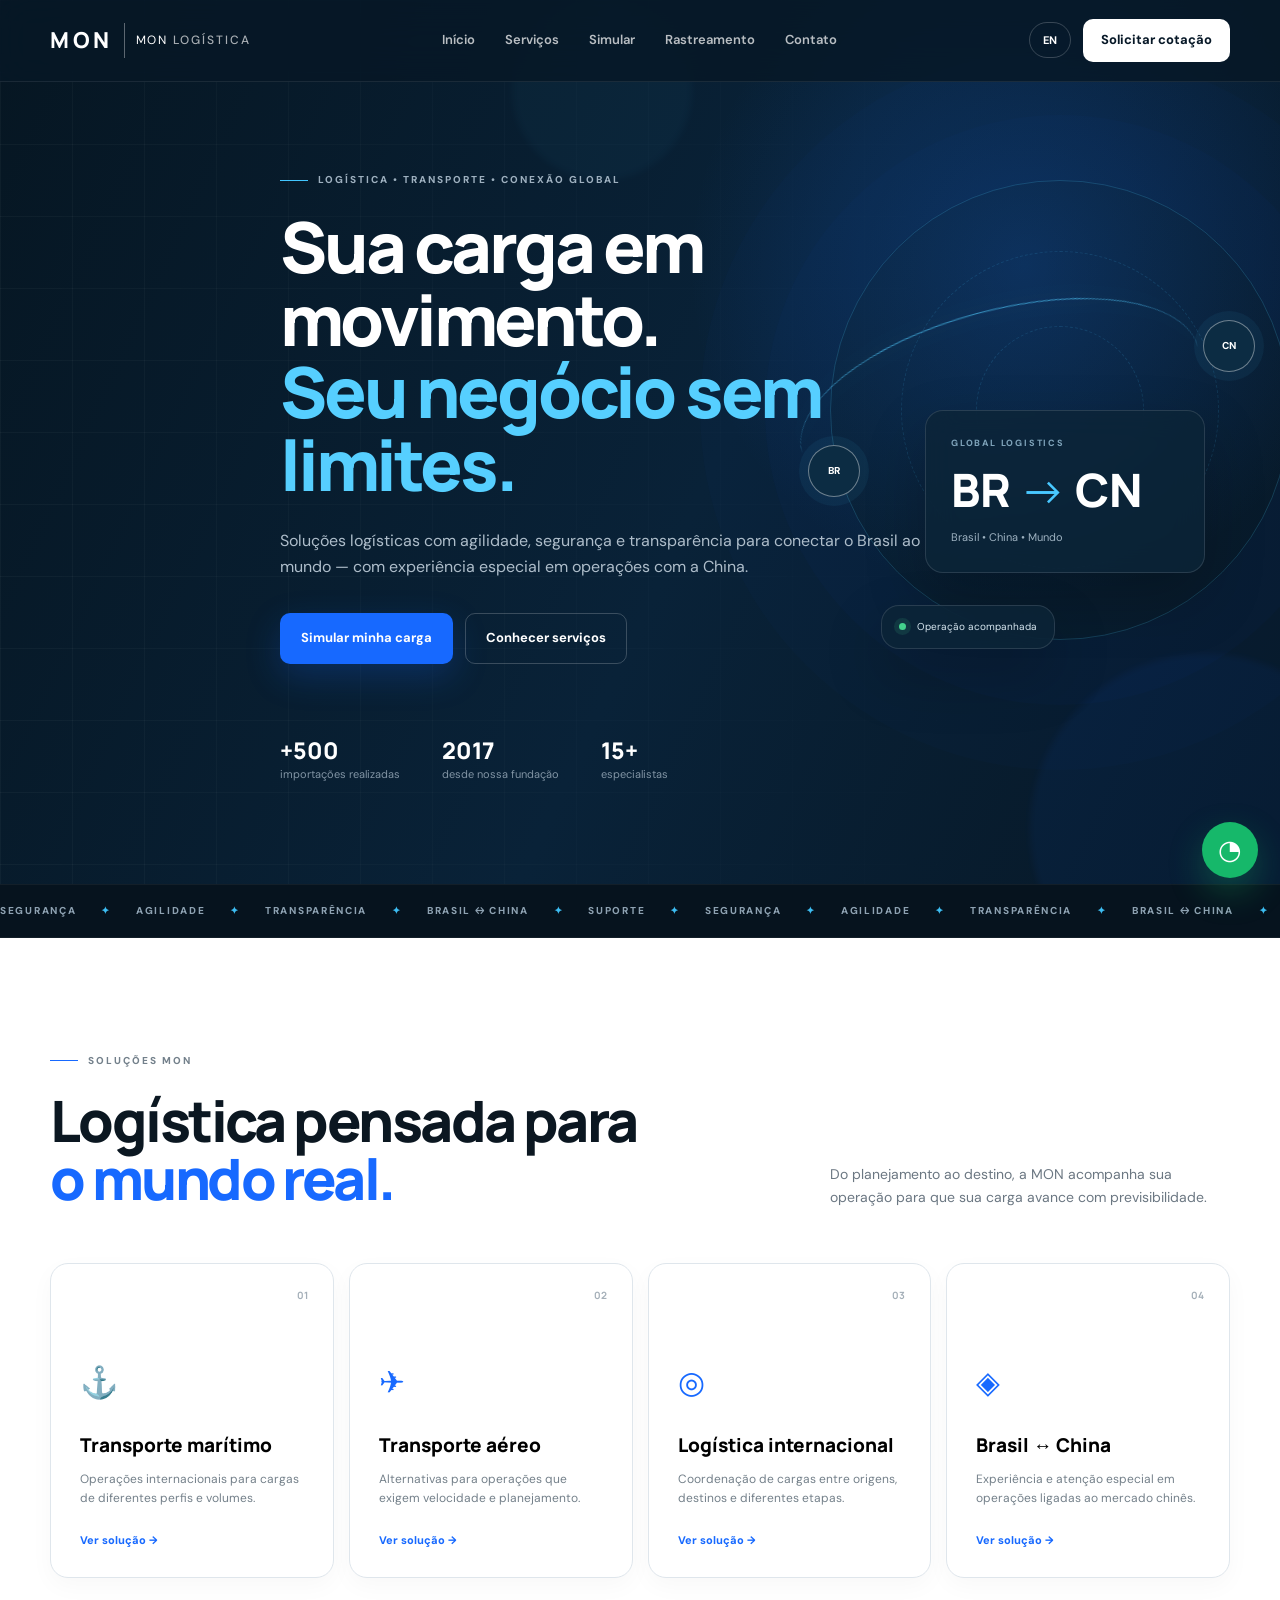
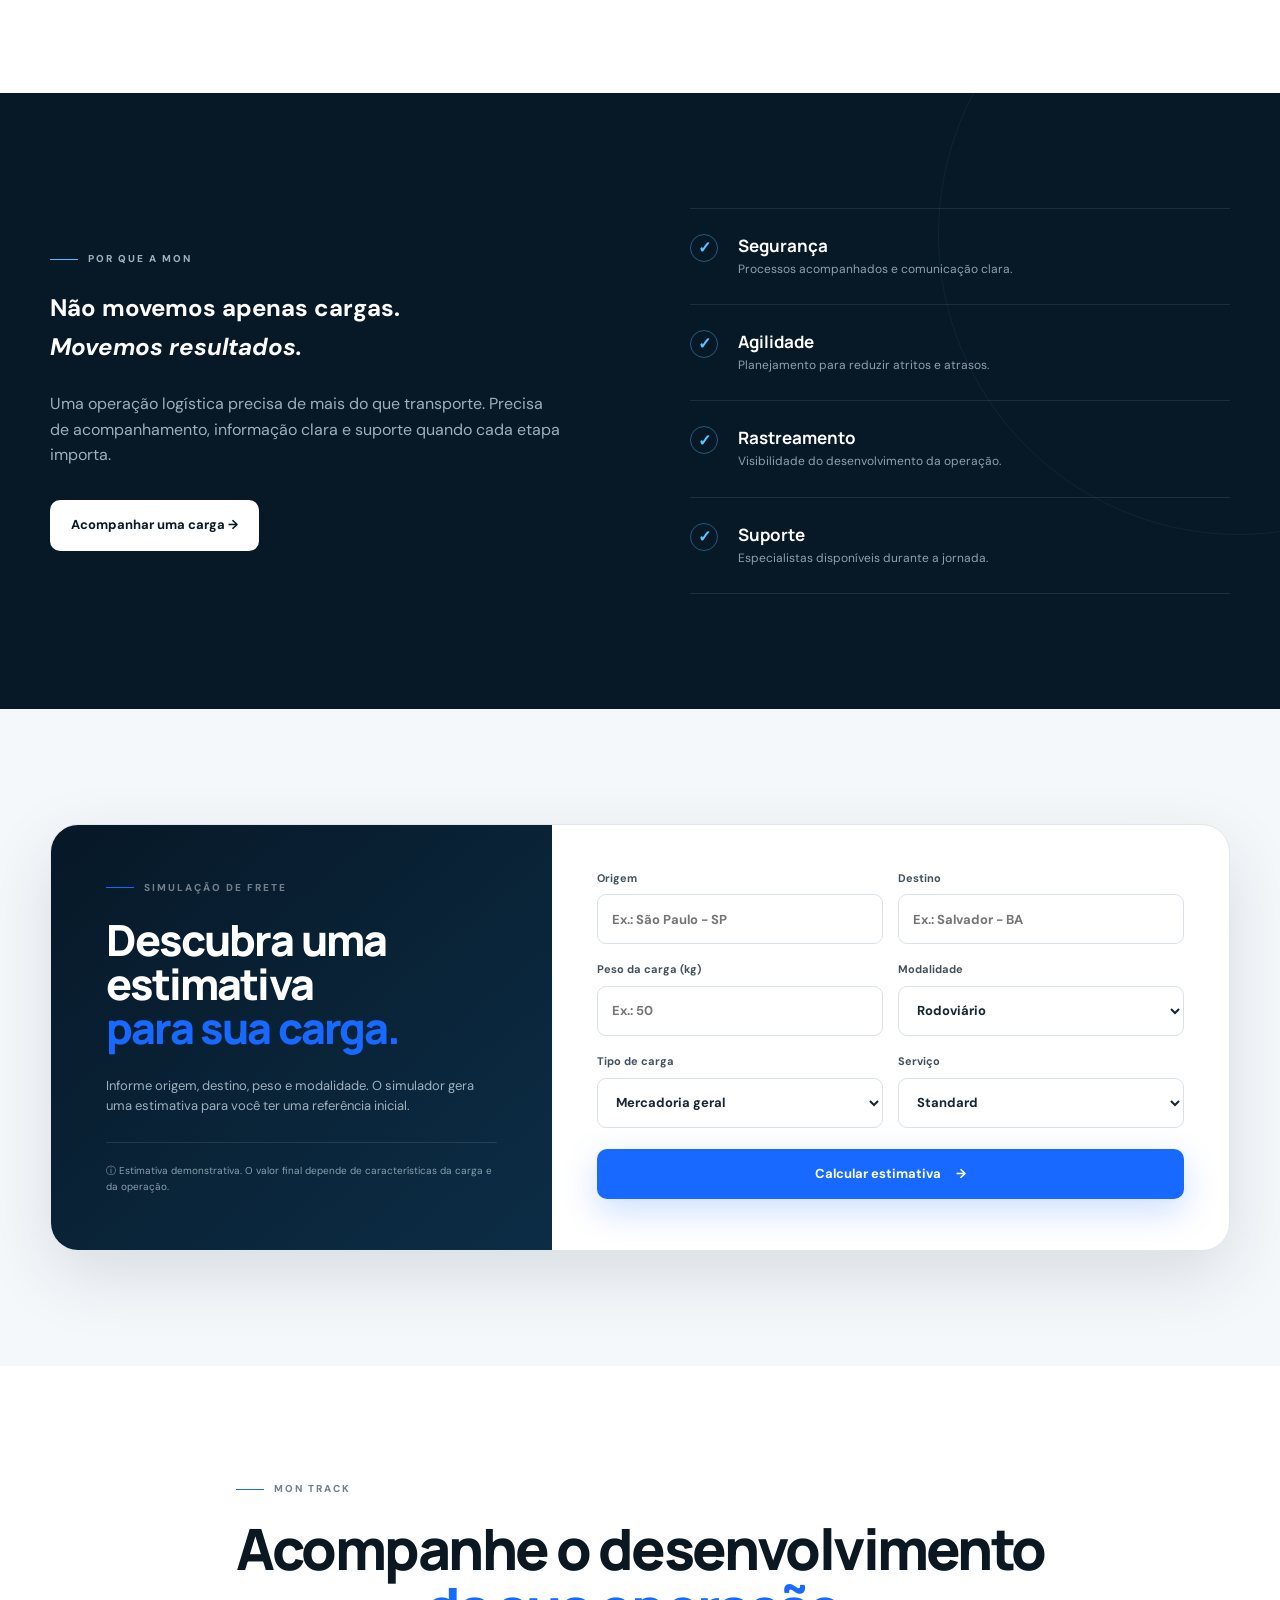
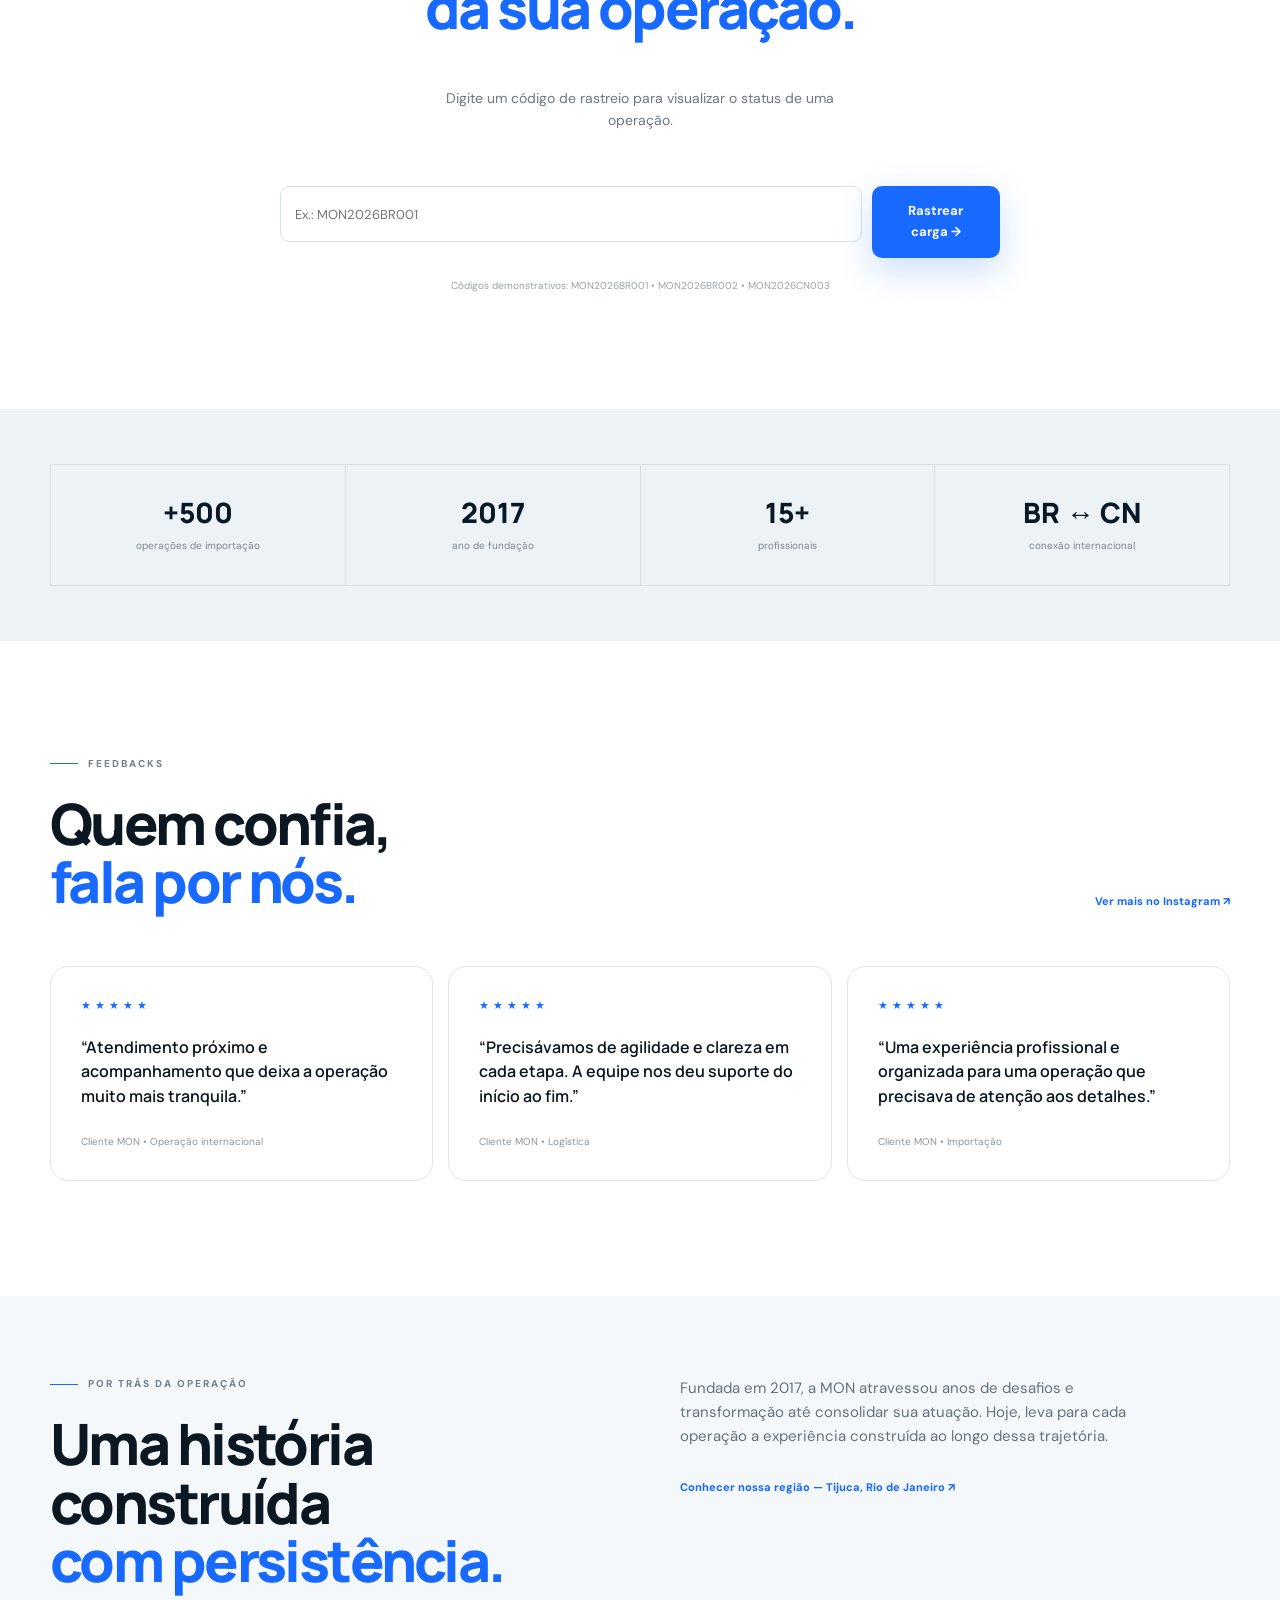
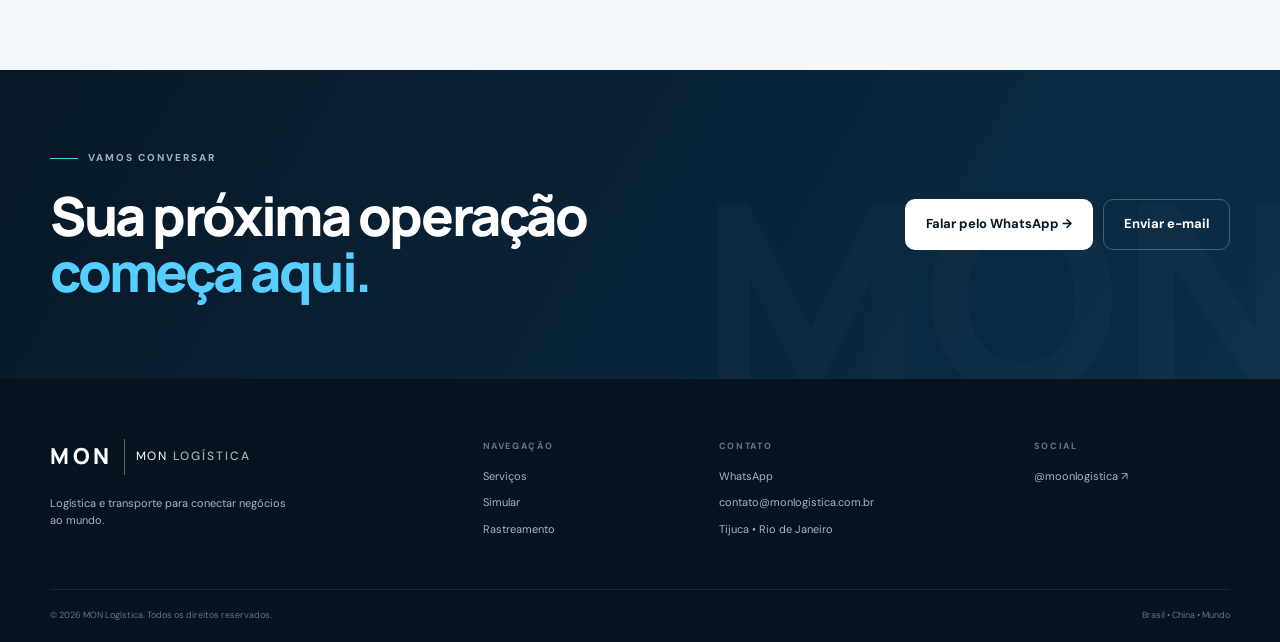
==== index.html @ cd63bb17 "Criar site para logistica" ====
<!DOCTYPE html>
<html lang="pt-BR">
<head>
  <meta charset="UTF-8">
  <meta name="viewport" content="width=device-width, initial-scale=1.0">
  <meta name="theme-color" content="#071827">
  <meta name="description" content="MON Logística — soluções de logística e transporte nacional e internacional, com destaque para operações Brasil–China.">
  <title>MON Logística | Brasil conectado ao mundo</title>
  <link rel="stylesheet" href="style.css">
</head>
<body>
  <div id="top"></div>

  <header class="header" id="header">
    <a class="brand" href="#top" aria-label="MON Logística - início">
      <span class="brand-mark">MON</span>
      <span class="brand-name">MON <b>LOGÍSTICA</b></span>
    </a>

    <nav class="nav" id="mainNav">
      <a href="#inicio" data-i18n="navHome">Início</a>
      <a href="#servicos" data-i18n="navServices">Serviços</a>
      <a href="#simulador" data-i18n="navQuote">Simular</a>
      <a href="#rastreamento" data-i18n="navTrack">Rastreamento</a>
      <a href="#contato" data-i18n="navContact">Contato</a>
    </nav>

    <div class="header-actions">
      <button class="lang-btn" id="langToggle" aria-label="Trocar idioma">EN</button>
      <a class="header-cta" href="#simulador" data-i18n="quoteBtn">Solicitar cotação</a>
      <button class="menu-btn" id="menuBtn" aria-label="Abrir menu"><span></span><span></span><span></span></button>
    </div>
  </header>

  <main>
    <section class="hero" id="inicio">
      <div class="hero-grid"></div>
      <div class="hero-orb orb-one"></div>
      <div class="hero-orb orb-two"></div>
      <div class="container hero-content reveal">
        <div class="eyebrow"><span></span><span data-i18n="eyebrow">LOGÍSTICA • TRANSPORTE • CONEXÃO GLOBAL</span></div>
        <h1 data-i18n="heroTitle">Sua carga em movimento.<br><em>Seu negócio sem limites.</em></h1>
        <p data-i18n="heroText">Soluções logísticas com agilidade, segurança e transparência para conectar o Brasil ao mundo — com experiência especial em operações com a China.</p>
        <div class="hero-actions">
          <a class="btn btn-primary" href="#simulador" data-i18n="heroPrimary">Simular minha carga <span>→</span></a>
          <a class="btn btn-ghost" href="#servicos" data-i18n="heroSecondary">Conhecer serviços</a>
        </div>
        <div class="hero-trust">
          <div><strong>+500</strong><span data-i18n="stat1">importações realizadas</span></div>
          <div><strong>2017</strong><span data-i18n="stat2">desde nossa fundação</span></div>
          <div><strong>15+</strong><span data-i18n="stat3">especialistas</span></div>
        </div>
      </div>
      <div class="hero-visual" aria-hidden="true">
        <div class="world-ring"></div>
        <div class="route-line"></div>
        <div class="route-dot dot-br">BR</div>
        <div class="route-dot dot-cn">CN</div>
        <div class="visual-card card-main">
          <div class="mini-label">GLOBAL LOGISTICS</div>
          <div class="visual-title">BR <span>→</span> CN</div>
          <div class="visual-sub">Brasil • China • Mundo</div>
        </div>
        <div class="visual-card card-float">
          <span class="pulse"></span> <span data-i18n="live">Operação acompanhada</span>
        </div>
      </div>
    </section>

    <section class="ticker">
      <div class="ticker-track">
        <span>SEGURANÇA</span><i>✦</i><span>AGILIDADE</span><i>✦</i><span>TRANSPARÊNCIA</span><i>✦</i><span>BRASIL ↔ CHINA</span><i>✦</i><span>SUPORTE</span><i>✦</i>
        <span>SEGURANÇA</span><i>✦</i><span>AGILIDADE</span><i>✦</i><span>TRANSPARÊNCIA</span><i>✦</i><span>BRASIL ↔ CHINA</span><i>✦</i><span>SUPORTE</span><i>✦</i>
      </div>
    </section>

    <section class="section services-section" id="servicos">
      <div class="container">
        <div class="section-head reveal">
          <div>
            <div class="eyebrow dark"><span></span><span data-i18n="servicesEyebrow">SOLUÇÕES MON</span></div>
            <h2 data-i18n="servicesTitle">Logística pensada para<br><em>o mundo real.</em></h2>
          </div>
          <p data-i18n="servicesText">Do planejamento ao destino, a MON acompanha sua operação para que sua carga avance com previsibilidade.</p>
        </div>

        <div class="service-grid">
          <button class="service-card reveal" data-service="maritimo">
            <div class="service-number">01</div><div class="service-icon">⚓</div>
            <h3 data-i18n="service1">Transporte marítimo</h3>
            <p data-i18n="service1p">Operações internacionais para cargas de diferentes perfis e volumes.</p><span class="card-link" data-i18n="learn">Ver solução →</span>
          </button>
          <button class="service-card reveal" data-service="aereo">
            <div class="service-number">02</div><div class="service-icon">✈</div>
            <h3 data-i18n="service2">Transporte aéreo</h3>
            <p data-i18n="service2p">Alternativas para operações que exigem velocidade e planejamento.</p><span class="card-link" data-i18n="learn">Ver solução →</span>
          </button>
          <button class="service-card reveal" data-service="internacional">
            <div class="service-number">03</div><div class="service-icon">◎</div>
            <h3 data-i18n="service3">Logística internacional</h3>
            <p data-i18n="service3p">Coordenação de cargas entre origens, destinos e diferentes etapas.</p><span class="card-link" data-i18n="learn">Ver solução →</span>
          </button>
          <button class="service-card reveal" data-service="china">
            <div class="service-number">04</div><div class="service-icon">◈</div>
            <h3 data-i18n="service4">Brasil ↔ China</h3>
            <p data-i18n="service4p">Experiência e atenção especial em operações ligadas ao mercado chinês.</p><span class="card-link" data-i18n="learn">Ver solução →</span>
          </button>
        </div>
      </div>
    </section>

    <section class="feature-band">
      <div class="container feature-grid">
        <div class="feature-copy reveal">
          <div class="eyebrow"><span></span><span data-i18n="whyEyebrow">POR QUE A MON</span></div>
          <h2 data-i18n="whyTitle">Não movemos apenas cargas.<br><em>Movemos resultados.</em></h2>
          <p data-i18n="whyText">Uma operação logística precisa de mais do que transporte. Precisa de acompanhamento, informação clara e suporte quando cada etapa importa.</p>
          <a class="btn btn-light" href="#rastreamento" data-i18n="trackNow">Acompanhar uma carga →</a>
        </div>
        <div class="feature-list reveal">
          <div class="feature-item"><span class="check">✓</span><div><h3 data-i18n="f1">Segurança</h3><p data-i18n="f1p">Processos acompanhados e comunicação clara.</p></div></div>
          <div class="feature-item"><span class="check">✓</span><div><h3 data-i18n="f2">Agilidade</h3><p data-i18n="f2p">Planejamento para reduzir atritos e atrasos.</p></div></div>
          <div class="feature-item"><span class="check">✓</span><div><h3 data-i18n="f3">Rastreamento</h3><p data-i18n="f3p">Visibilidade do desenvolvimento da operação.</p></div></div>
          <div class="feature-item"><span class="check">✓</span><div><h3 data-i18n="f4">Suporte</h3><p data-i18n="f4p">Especialistas disponíveis durante a jornada.</p></div></div>
        </div>
      </div>
    </section>

    <section class="section simulator-section" id="simulador">
      <div class="container">
        <div class="simulator-wrap reveal">
          <div class="simulator-intro">
            <div class="eyebrow dark"><span></span><span data-i18n="simEyebrow">SIMULAÇÃO DE FRETE</span></div>
            <h2 data-i18n="simTitle">Descubra uma estimativa<br><em>para sua carga.</em></h2>
            <p data-i18n="simText">Informe origem, destino, peso e modalidade. O simulador gera uma estimativa para você ter uma referência inicial.</p>
            <div class="sim-note">ⓘ <span data-i18n="simNote">Estimativa demonstrativa. O valor final depende de características da carga e da operação.</span></div>
          </div>
          <form class="quote-form" id="quoteForm">
            <div class="field-row">
              <label><span data-i18n="from">Origem</span><input id="origin" required placeholder="Ex.: São Paulo - SP"></label>
              <label><span data-i18n="to">Destino</span><input id="destination" required placeholder="Ex.: Salvador - BA"></label>
            </div>
            <div class="field-row">
              <label><span data-i18n="weight">Peso da carga (kg)</span><input id="weight" type="number" min="0.1" step="0.1" required placeholder="Ex.: 50"></label>
              <label><span data-i18n="mode">Modalidade</span>
                <select id="mode">
                  <option value="rodoviario" data-i18n="road">Rodoviário</option>
                  <option value="aereo" data-i18n="air">Aéreo</option>
                  <option value="maritimo" data-i18n="sea">Marítimo</option>
                  <option value="internacional" data-i18n="international">Internacional</option>
                </select>
              </label>
            </div>
            <div class="field-row">
              <label><span data-i18n="cargo">Tipo de carga</span>
                <select id="cargo">
                  <option>Mercadoria geral</option><option>Eletrônicos</option><option>Peças e componentes</option><option>Outros</option>
                </select>
              </label>
              <label><span data-i18n="service">Serviço</span>
                <select id="serviceLevel">
                  <option value="standard">Standard</option><option value="express">Express</option><option value="premium">Premium</option>
                </select>
              </label>
            </div>
            <button class="btn btn-primary full" type="submit"><span data-i18n="calculate">Calcular estimativa</span> <span>→</span></button>
            <div class="quote-result" id="quoteResult" aria-live="polite">
              <div><span data-i18n="estimated">Estimativa aproximada</span><strong id="quotePrice">R$ 0,00</strong></div>
              <div class="quote-meta"><span id="quoteRoute">—</span><span id="quoteTime">—</span></div>
              <a id="quoteWhatsapp" class="btn btn-outline" target="_blank" rel="noopener" href="#" data-i18n="sendQuote">Enviar esta simulação pelo WhatsApp</a>
            </div>
          </form>
        </div>
      </div>
    </section>

    <section class="section tracking-section" id="rastreamento">
      <div class="container">
        <div class="section-head centered reveal">
          <div>
            <div class="eyebrow dark"><span></span><span data-i18n="trackEyebrow">MON TRACK</span></div>
            <h2 data-i18n="trackTitle">Acompanhe o desenvolvimento<br><em>da sua operação.</em></h2>
          </div>
          <p data-i18n="trackText">Digite um código de rastreio para visualizar o status de uma operação.</p>
        </div>
        <form class="tracking-search reveal" id="trackingForm">
          <input id="trackingCode" placeholder="Ex.: MON2026BR001" aria-label="Código de rastreamento">
          <button class="btn btn-primary" type="submit" data-i18n="trackButton">Rastrear carga →</button>
        </form>
        <div class="tracking-result" id="trackingResult">
          <div class="tracking-top"><div><span class="mini-label">MON TRACK</span><h3 id="trackTitleResult">Operação MON2026BR001</h3></div><span class="status-badge" id="trackStatus">Em trânsito</span></div>
          <div class="timeline" id="timeline"></div>
        </div>
        <p class="demo-codes" data-i18n="demoCodes">Códigos demonstrativos: MON2026BR001 • MON2026BR002 • MON2026CN003</p>
      </div>
    </section>

    <section class="section numbers-section">
      <div class="container numbers-grid reveal">
        <div><strong>+500</strong><span data-i18n="n1">operações de importação</span></div>
        <div><strong>2017</strong><span data-i18n="n2">ano de fundação</span></div>
        <div><strong>15+</strong><span data-i18n="n3">profissionais</span></div>
        <div><strong>BR ↔ CN</strong><span data-i18n="n4">conexão internacional</span></div>
      </div>
    </section>

    <section class="section testimonials-section">
      <div class="container">
        <div class="section-head reveal">
          <div>
            <div class="eyebrow dark"><span></span><span data-i18n="feedbackEyebrow">FEEDBACKS</span></div>
            <h2 data-i18n="feedbackTitle">Quem confia,<br><em>fala por nós.</em></h2>
          </div>
          <a class="text-link" href="https://www.instagram.com/moonlogistica/" target="_blank" rel="noopener" data-i18n="instagram">Ver mais no Instagram ↗</a>
        </div>
        <div class="testimonial-grid">
          <article class="testimonial reveal"><div class="stars">★★★★★</div><p>“Atendimento próximo e acompanhamento que deixa a operação muito mais tranquila.”</p><span>Cliente MON • Operação internacional</span></article>
          <article class="testimonial reveal"><div class="stars">★★★★★</div><p>“Precisávamos de agilidade e clareza em cada etapa. A equipe nos deu suporte do início ao fim.”</p><span>Cliente MON • Logística</span></article>
          <article class="testimonial reveal"><div class="stars">★★★★★</div><p>“Uma experiência profissional e organizada para uma operação que precisava de atenção aos detalhes.”</p><span>Cliente MON • Importação</span></article>
        </div>
      </div>
    </section>

    <section class="section story-section">
      <div class="container story-grid reveal">
        <div>
          <div class="eyebrow dark"><span></span><span data-i18n="storyEyebrow">POR TRÁS DA OPERAÇÃO</span></div>
          <h2 data-i18n="storyTitle">Uma história construída<br><em>com persistência.</em></h2>
        </div>
        <div>
          <p data-i18n="storyText">Fundada em 2017, a MON atravessou anos de desafios e transformação até consolidar sua atuação. Hoje, leva para cada operação a experiência construída ao longo dessa trajetória.</p>
          <a class="text-link" href="https://www.google.com/maps/search/?api=1&query=Tijuca%2C%20Rio%20de%20Janeiro%2C%20RJ" target="_blank" rel="noopener" data-i18n="map">Conhecer nossa região — Tijuca, Rio de Janeiro ↗</a>
        </div>
      </div>
    </section>

    <section class="contact-cta" id="contato">
      <div class="container contact-inner reveal">
        <div>
          <div class="eyebrow"><span></span><span data-i18n="contactEyebrow">VAMOS CONVERSAR</span></div>
          <h2 data-i18n="contactTitle">Sua próxima operação<br><em>começa aqui.</em></h2>
        </div>
        <div class="contact-actions">
          <a class="btn btn-light" id="whatsappLink" target="_blank" rel="noopener" href="https://wa.me/5521999999999" data-i18n="whatsapp">Falar pelo WhatsApp →</a>
          <a class="btn btn-outline-light" href="mailto:contato@monlogistica.com.br" data-i18n="email">Enviar e-mail</a>
        </div>
      </div>
    </section>
  </main>

  <footer class="footer">
    <div class="container footer-grid">
      <div><a class="brand footer-brand" href="#top"><span class="brand-mark">MON</span><span class="brand-name">MON <b>LOGÍSTICA</b></span></a><p data-i18n="footerText">Logística e transporte para conectar negócios ao mundo.</p></div>
      <div><span class="footer-label" data-i18n="footerNav">NAVEGAÇÃO</span><a href="#servicos" data-i18n="navServices">Serviços</a><a href="#simulador" data-i18n="navQuote">Simular</a><a href="#rastreamento" data-i18n="navTrack">Rastreamento</a></div>
      <div><span class="footer-label" data-i18n="footerContact">CONTATO</span><a href="https://wa.me/5521999999999" target="_blank" rel="noopener">WhatsApp</a><a href="mailto:contato@monlogistica.com.br">contato@monlogistica.com.br</a><a href="https://www.google.com/maps/search/?api=1&query=Tijuca%2C%20Rio%20de%20Janeiro%2C%20RJ" target="_blank" rel="noopener">Tijuca • Rio de Janeiro</a></div>
      <div><span class="footer-label">SOCIAL</span><a href="https://www.instagram.com/moonlogistica/" target="_blank" rel="noopener">@moonlogistica ↗</a></div>
    </div>
    <div class="container footer-bottom"><span>© 2026 MON Logística. Todos os direitos reservados.</span><span>Brasil • China • Mundo</span></div>
  </footer>

  <button class="floating-whatsapp" id="floatingWhatsapp" aria-label="WhatsApp">◔</button>
  <button class="back-top" id="backTop" aria-label="Voltar ao topo">↑</button>

  <div class="modal" id="serviceModal" aria-hidden="true">
    <div class="modal-backdrop" data-close></div>
    <div class="modal-card" role="dialog" aria-modal="true">
      <button class="modal-close" data-close aria-label="Fechar">×</button>
      <span class="mini-label" id="modalNumber">01 • SOLUÇÃO MON</span>
      <h2 id="modalTitle">Transporte marítimo</h2>
      <p id="modalText"></p>
      <div class="modal-points" id="modalPoints"></div>
      <a href="#simulador" class="btn btn-primary" data-close data-i18n="modalQuote">Simular esta operação →</a>
    </div>
  </div>

  <div class="toast" id="toast"></div>
  <script src="script.js"></script>
</body>
</html>
---- style.css ----
@import url('https://fonts.googleapis.com/css2?family=DM+Sans:wght@400;500;600;700&family=Manrope:wght@500;600;700;800&display=swap');

:root{--navy:#071827;--navy2:#0b2235;--blue:#1769ff;--cyan:#42c6ff;--ink:#0b1721;--muted:#6b7782;--line:#dfe6ec;--light:#f4f7fa;--white:#fff;--radius:22px;--shadow:0 24px 70px rgba(7,24,39,.12)}
*{box-sizing:border-box;margin:0;padding:0}
html{scroll-behavior:smooth}
body{font-family:"DM Sans",Arial,sans-serif;color:var(--ink);background:var(--white);line-height:1.6;overflow-x:hidden}
button,input,select{font:inherit}button{cursor:pointer}a{text-decoration:none;color:inherit}
.container{width:min(1180px,calc(100% - 40px));margin:auto}
.header{height:82px;position:fixed;z-index:50;top:0;left:0;right:0;display:flex;align-items:center;justify-content:space-between;padding:0 max(20px,calc((100vw - 1180px)/2));background:rgba(7,24,39,.82);backdrop-filter:blur(18px);border-bottom:1px solid rgba(255,255,255,.08);transition:.3s}
.header.scrolled{height:70px;background:rgba(7,24,39,.96)}
.brand{display:flex;align-items:center;gap:11px;color:#fff}
.brand-mark{font-family:Manrope,sans-serif;font-weight:800;font-size:22px;letter-spacing:.16em;border-right:1px solid rgba(255,255,255,.35);padding-right:11px}
.brand-name{font-size:12px;letter-spacing:.16em}.brand-name b{font-weight:500;opacity:.65}
.nav{display:flex;gap:30px;color:rgba(255,255,255,.72);font-size:13px;font-weight:600}
.nav a{transition:.2s}.nav a:hover{color:#fff}
.header-actions{display:flex;align-items:center;gap:12px}.lang-btn{background:transparent;border:1px solid rgba(255,255,255,.2);color:#fff;border-radius:999px;width:42px;height:36px;font-size:11px;font-weight:700}
.header-cta,.btn{display:inline-flex;align-items:center;justify-content:center;gap:15px;border-radius:10px;padding:14px 20px;font-weight:700;font-size:13px;transition:.25s;border:1px solid transparent}
.header-cta{background:#fff;color:var(--navy);padding:10px 17px}.header-cta:hover,.btn-light:hover{transform:translateY(-2px);box-shadow:0 12px 30px rgba(0,0,0,.16)}
.menu-btn{display:none;border:0;background:transparent;width:42px;height:42px}.menu-btn span{display:block;width:23px;height:2px;background:#fff;margin:5px auto;transition:.25s}

.hero{min-height:760px;background:radial-gradient(circle at 80% 30%,rgba(25,103,220,.25),transparent 28%),linear-gradient(115deg,#061622,#092238 55%,#071827);color:#fff;position:relative;overflow:hidden;padding-top:82px;display:flex;align-items:center}
.hero-grid{position:absolute;inset:0;background-image:linear-gradient(rgba(255,255,255,.035) 1px,transparent 1px),linear-gradient(90deg,rgba(255,255,255,.035) 1px,transparent 1px);background-size:72px 72px;mask-image:linear-gradient(to right,black,transparent 85%)}
.hero-content{position:relative;z-index:3;max-width:720px;padding:90px 0 100px}.eyebrow{display:flex;align-items:center;gap:10px;font-size:10px;letter-spacing:.2em;font-weight:800;color:#9eb0bf;margin-bottom:22px}.eyebrow span:first-child{display:inline-block;width:28px;height:1px;background:var(--cyan)}.eyebrow.dark{color:#73808b}.eyebrow.dark span:first-child{background:var(--blue)}
.hero h1,.section h2,.contact-cta h2{font-family:Manrope,sans-serif;font-size:clamp(42px,5.5vw,72px);line-height:1.03;letter-spacing:-.045em;font-weight:800}.hero h1 em,.section h2 em,.contact-cta h2 em{font-style:normal;color:#56cfff}
.hero p{max-width:640px;color:#aebdca;margin:28px 0 34px;font-size:16px}.hero-actions{display:flex;gap:12px;flex-wrap:wrap}.btn-primary{background:var(--blue);color:#fff;box-shadow:0 12px 35px rgba(23,105,255,.22)}.btn-primary:hover{background:#2a79ff;transform:translateY(-2px)}.btn-ghost{color:#fff;border-color:rgba(255,255,255,.2)}.btn-ghost:hover{background:rgba(255,255,255,.07)}
.hero-trust{display:flex;gap:42px;margin-top:70px}.hero-trust div{display:flex;flex-direction:column}.hero-trust strong{font:800 23px Manrope,sans-serif}.hero-trust span{font-size:11px;color:#8194a4}
.hero-visual{position:absolute;z-index:2;right:-20px;top:150px;width:min(48vw,600px);height:570px}.world-ring{position:absolute;width:460px;height:460px;right:10px;top:30px;border:1px solid rgba(72,198,255,.2);border-radius:50%;box-shadow:0 0 0 65px rgba(23,105,255,.025),0 0 0 130px rgba(23,105,255,.018)}.world-ring:before,.world-ring:after{content:"";position:absolute;inset:70px;border:1px dashed rgba(72,198,255,.14);border-radius:50%}.world-ring:after{inset:145px}.route-line{position:absolute;width:410px;height:180px;right:95px;top:160px;border-top:1px solid rgba(83,206,255,.65);border-radius:50%;transform:rotate(-15deg);filter:drop-shadow(0 0 8px rgba(66,198,255,.35))}
.route-dot{position:absolute;border:1px solid rgba(255,255,255,.4);background:#0c2c43;border-radius:50%;width:52px;height:52px;display:grid;place-items:center;font-size:10px;font-weight:800;box-shadow:0 0 0 9px rgba(66,198,255,.06)}.dot-br{right:440px;top:295px}.dot-cn{right:45px;top:170px}
.visual-card{position:absolute;background:rgba(12,37,56,.8);border:1px solid rgba(255,255,255,.12);box-shadow:0 25px 60px rgba(0,0,0,.22);backdrop-filter:blur(15px);border-radius:18px}.card-main{right:95px;top:260px;width:280px;padding:25px}.mini-label{font-size:9px;letter-spacing:.2em;color:#7fa3ba;font-weight:800}.visual-title{font:800 46px Manrope,sans-serif;margin:8px 0}.visual-title span{font-weight:400;color:#49c8ff}.visual-sub{font-size:11px;color:#9eb2c1}.card-float{right:245px;top:455px;padding:13px 17px;font-size:10px;color:#d9e8f1}.pulse{display:inline-block;width:7px;height:7px;border-radius:50%;background:#43d18c;box-shadow:0 0 0 5px rgba(67,209,140,.12);margin-right:8px}
.hero-orb{position:absolute;border-radius:50%;filter:blur(3px);opacity:.4}.orb-one{width:350px;height:350px;background:rgba(22,105,255,.15);right:-100px;bottom:-120px}.orb-two{width:180px;height:180px;background:rgba(66,198,255,.09);left:40%;top:0}
.ticker{height:54px;background:#06131e;color:#8ea2b2;overflow:hidden;display:flex;align-items:center;border-top:1px solid rgba(255,255,255,.05);border-bottom:1px solid rgba(255,255,255,.05)}.ticker-track{display:flex;gap:25px;white-space:nowrap;animation:ticker 24s linear infinite;font-size:10px;font-weight:800;letter-spacing:.17em}.ticker i{font-style:normal;color:#3dbdf2}@keyframes ticker{to{transform:translateX(-50%)}}

.section{padding:115px 0}.services-section{background:#fff}.section-head{display:flex;justify-content:space-between;gap:50px;align-items:end;margin-bottom:55px}.section-head>p{max-width:400px;color:var(--muted);font-size:14px}.section h2{font-size:clamp(38px,4.5vw,57px)}.section h2 em{color:#1769ff}.service-grid{display:grid;grid-template-columns:repeat(4,1fr);gap:15px}.service-card{text-align:left;background:#fff;border:1px solid var(--line);border-radius:18px;padding:29px;min-height:315px;position:relative;transition:.3s;box-shadow:0 8px 25px rgba(7,24,39,.03)}.service-card:hover{transform:translateY(-8px);border-color:#a8c7ee;box-shadow:var(--shadow)}.service-number{position:absolute;top:24px;right:25px;font:700 10px Manrope;color:#a4afb8}.service-icon{font-size:31px;color:#1769ff;margin:25px 0 25px}.service-card h3{font:800 19px Manrope;margin-bottom:12px}.service-card p{font-size:12px;color:#74808a}.card-link{position:absolute;bottom:27px;left:29px;font-size:11px;font-weight:800;color:#1769ff}
.feature-band{background:var(--navy);color:#fff;padding:115px 0;overflow:hidden;position:relative}.feature-band:after{content:"";position:absolute;width:600px;height:600px;border:1px solid rgba(66,198,255,.08);border-radius:50%;right:-260px;top:-160px}.feature-grid{display:grid;grid-template-columns:1fr 1fr;gap:100px;align-items:center}.feature-copy p{max-width:510px;color:#9eafbc;margin:25px 0 32px}.btn-light{background:#fff;color:var(--navy)}.feature-list{display:grid;gap:0}.feature-item{display:flex;gap:20px;padding:25px 0;border-bottom:1px solid rgba(255,255,255,.09)}.feature-item:first-child{border-top:1px solid rgba(255,255,255,.09)}.check{width:28px;height:28px;display:grid;place-items:center;border:1px solid rgba(66,198,255,.4);border-radius:50%;color:#55ccff;font-weight:800;flex:none}.feature-item h3{font:700 17px Manrope}.feature-item p{font-size:12px;color:#8ea1af;margin-top:3px}

.simulator-section{background:#f5f8fb}.simulator-wrap{display:grid;grid-template-columns:.85fr 1.15fr;background:#fff;border:1px solid var(--line);border-radius:28px;overflow:hidden;box-shadow:var(--shadow)}.simulator-intro{background:linear-gradient(140deg,#071827,#0c2d46);color:#fff;padding:55px}.simulator-intro h2{font-size:43px}.simulator-intro p{color:#9db0bf;font-size:13px;margin:25px 0}.sim-note{font-size:10px;color:#86a0b0;border-top:1px solid rgba(255,255,255,.1);padding-top:20px}.quote-form{padding:45px}.field-row{display:grid;grid-template-columns:1fr 1fr;gap:15px;margin-bottom:17px}.quote-form label{display:flex;flex-direction:column;gap:7px;font-size:11px;font-weight:700;color:#42515d}.quote-form input,.quote-form select,.tracking-search input{width:100%;height:50px;border:1px solid #d9e2e8;border-radius:9px;padding:0 14px;outline:0;background:#fff;color:#172532;font-size:13px}.quote-form input:focus,.quote-form select:focus,.tracking-search input:focus{border-color:#5b9cff;box-shadow:0 0 0 3px rgba(23,105,255,.08)}.full{width:100%;margin-top:4px}.quote-result{margin-top:17px;background:#071827;border-radius:13px;color:#fff;padding:19px;display:none}.quote-result.show{display:block;animation:fadeUp .35s}.quote-result>div:first-child{display:flex;justify-content:space-between;align-items:center}.quote-result strong{font:800 24px Manrope;color:#54cbff}.quote-meta{display:flex;gap:20px;color:#94a7b5;font-size:10px;margin:6px 0 16px}.btn-outline{border:1px solid #38536a;color:#fff;width:100%}.btn-outline:hover{background:#17334a}

.tracking-section{background:#fff}.centered{display:flex;flex-direction:column;align-items:center;text-align:center}.centered>p{margin-top:0}.tracking-search{max-width:720px;margin:0 auto;display:flex;gap:10px}.tracking-search input{height:56px}.tracking-result{max-width:900px;margin:30px auto 0;background:#f6f8fa;border:1px solid var(--line);border-radius:18px;padding:28px;display:none}.tracking-result.show{display:block;animation:fadeUp .35s}.tracking-top{display:flex;justify-content:space-between;gap:20px;align-items:center;padding-bottom:24px;border-bottom:1px solid #dde5eb}.tracking-top h3{font:800 22px Manrope;margin-top:6px}.status-badge{background:#e5f8ef;color:#16834d;padding:7px 12px;border-radius:999px;font-size:10px;font-weight:800}.timeline{display:grid;grid-template-columns:repeat(4,1fr);padding-top:28px;position:relative}.timeline:before{content:"";position:absolute;top:44px;left:8%;right:8%;height:1px;background:#cfd9e0}.timeline-step{position:relative;text-align:center;z-index:1}.timeline-dot{width:28px;height:28px;border-radius:50%;margin:0 auto 12px;background:#fff;border:2px solid #b9c6cf;display:grid;place-items:center;font-size:10px;color:#80909c}.timeline-step.done .timeline-dot{background:#1769ff;border-color:#1769ff;color:#fff;box-shadow:0 0 0 6px rgba(23,105,255,.09)}.timeline-step.current .timeline-dot{border-color:#42c6ff;box-shadow:0 0 0 6px rgba(66,198,255,.1)}.timeline-step strong{display:block;font-size:11px}.timeline-step span{font-size:9px;color:#7b8993}.demo-codes{text-align:center;color:#98a4ad;font-size:10px;margin-top:20px}

.numbers-section{padding:55px 0;background:#edf2f6}.numbers-grid{display:grid;grid-template-columns:repeat(4,1fr);gap:1px;background:#d8e0e6;border:1px solid #d8e0e6}.numbers-grid div{background:#edf2f6;padding:28px;text-align:center}.numbers-grid strong{display:block;font:800 28px Manrope;color:#071827}.numbers-grid span{font-size:10px;color:#788690}
.testimonials-section{background:#fff}.text-link{font-size:11px;font-weight:800;color:#1769ff}.testimonial-grid{display:grid;grid-template-columns:repeat(3,1fr);gap:15px}.testimonial{border:1px solid var(--line);border-radius:18px;padding:30px}.stars{color:#1769ff;letter-spacing:4px;font-size:11px;margin-bottom:20px}.testimonial p{font:600 16px Manrope;line-height:1.55}.testimonial span{display:block;margin-top:25px;color:#89959e;font-size:10px}
.story-section{background:#f5f8fb;padding-top:80px;padding-bottom:80px}.story-grid{display:grid;grid-template-columns:1fr 1fr;gap:80px}.story-grid p{font-size:15px;color:#64727d;margin-bottom:25px;max-width:500px}

.contact-cta{background:linear-gradient(120deg,#071827,#0b2e48);color:#fff;padding:80px 0;position:relative;overflow:hidden}.contact-cta:before{content:"MON";position:absolute;font:800 260px Manrope;color:rgba(255,255,255,.018);right:-30px;bottom:-90px}.contact-inner{display:flex;justify-content:space-between;align-items:center;gap:50px;position:relative;z-index:1}.contact-cta h2{font-size:54px}.contact-actions{display:flex;gap:10px;flex-wrap:wrap}.btn-outline-light{border-color:rgba(255,255,255,.25);color:#fff}.btn-outline-light:hover{background:rgba(255,255,255,.07)}
.footer{background:#06131e;color:#a6b5c0;padding:60px 0 20px}.footer-grid{display:grid;grid-template-columns:2fr 1fr 1.4fr 1fr;gap:40px}.footer-brand{margin-bottom:20px}.footer-grid p{font-size:11px;max-width:250px}.footer-grid>div:not(:first-child){display:flex;flex-direction:column;gap:9px}.footer-grid a{font-size:11px;transition:.2s}.footer-grid a:hover{color:#fff}.footer-label{font-size:9px;letter-spacing:.18em;color:#5f7484;font-weight:800;margin-bottom:5px}.footer-bottom{margin-top:50px;border-top:1px solid rgba(255,255,255,.08);padding-top:18px;display:flex;justify-content:space-between;font-size:9px;color:#617582}

.floating-whatsapp{position:fixed;right:22px;bottom:22px;width:56px;height:56px;border:0;border-radius:50%;background:#16b86a;color:#fff;font-size:27px;z-index:45;box-shadow:0 14px 35px rgba(22,184,106,.3);transition:.25s}.floating-whatsapp:hover{transform:scale(1.06)}.back-top{position:fixed;right:22px;bottom:90px;width:38px;height:38px;border:1px solid #d9e1e6;background:#fff;color:#173048;border-radius:50%;z-index:40;opacity:0;pointer-events:none;transition:.25s}.back-top.show{opacity:1;pointer-events:auto}
.modal{position:fixed;inset:0;z-index:100;display:none}.modal.open{display:grid;place-items:center}.modal-backdrop{position:absolute;inset:0;background:rgba(2,12,20,.72);backdrop-filter:blur(8px)}.modal-card{position:relative;z-index:2;width:min(580px,calc(100% - 30px));background:#fff;border-radius:24px;padding:42px;box-shadow:0 30px 90px rgba(0,0,0,.3);animation:modalIn .3s}.modal-card h2{font:800 36px Manrope;letter-spacing:-.03em;margin:8px 0 15px}.modal-card p{color:#687680;font-size:13px}.modal-close{position:absolute;right:20px;top:17px;border:0;background:#edf2f5;width:34px;height:34px;border-radius:50%;font-size:20px}.modal-points{display:grid;grid-template-columns:1fr 1fr;gap:10px;margin:24px 0}.modal-points div{padding:13px;background:#f5f8fa;border-radius:10px;font-size:11px;font-weight:700}
.toast{position:fixed;left:50%;bottom:25px;transform:translate(-50%,20px);background:#071827;color:#fff;padding:13px 18px;border-radius:10px;font-size:11px;opacity:0;pointer-events:none;transition:.3s;z-index:200}.toast.show{opacity:1;transform:translate(-50%,0)}
.reveal{opacity:0;transform:translateY(24px);transition:opacity .7s ease,transform .7s ease}.reveal.visible{opacity:1;transform:none}@keyframes fadeUp{from{opacity:0;transform:translateY(12px)}to{opacity:1;transform:none}}@keyframes modalIn{from{opacity:0;transform:scale(.95) translateY(10px)}to{opacity:1;transform:none}}

@media(max-width:980px){
 .nav{gap:16px}.header-cta{display:none}.hero-visual{opacity:.5;right:-190px}.service-grid{grid-template-columns:repeat(2,1fr)}.feature-grid{gap:50px}.simulator-wrap{grid-template-columns:1fr}.simulator-intro{padding:45px}.footer-grid{grid-template-columns:1.5fr 1fr 1.4fr}
}
@media(max-width:720px){
 .container{width:min(100% - 28px,1180px)}.header{height:68px;padding:0 14px}.brand-name{display:none}.brand-mark{border:0;padding:0;font-size:19px}.menu-btn{display:block}.nav{position:absolute;top:68px;left:12px;right:12px;display:flex;flex-direction:column;gap:0;background:#081b2b;border:1px solid rgba(255,255,255,.1);border-radius:16px;padding:8px;transform:translateY(-15px);opacity:0;pointer-events:none;transition:.25s}.nav.open{transform:none;opacity:1;pointer-events:auto}.nav a{padding:14px 15px;border-radius:10px}.nav a:hover{background:rgba(255,255,255,.06)}.header-actions{margin-left:auto}.lang-btn{width:38px;height:34px}.hero{min-height:760px}.hero-content{padding:80px 0 65px}.hero h1{font-size:44px}.hero p{font-size:14px}.hero-trust{gap:22px;margin-top:50px}.hero-trust strong{font-size:19px}.hero-trust span{font-size:9px}.hero-visual{display:none}.section{padding:78px 0}.section-head{display:block;margin-bottom:35px}.section-head>p{margin-top:20px}.section h2{font-size:38px}.service-grid{grid-template-columns:1fr}.service-card{min-height:270px}.feature-grid,.story-grid{grid-template-columns:1fr;gap:45px}.feature-band{padding:80px 0}.simulator-intro,.quote-form{padding:30px 22px}.simulator-intro h2{font-size:37px}.field-row{grid-template-columns:1fr}.tracking-search{flex-direction:column}.tracking-result{padding:20px}.timeline{grid-template-columns:1fr;gap:20px}.timeline:before{left:13px;top:25px;bottom:25px;width:1px;height:auto}.timeline-step{text-align:left;display:grid;grid-template-columns:28px 1fr;column-gap:15px}.timeline-dot{margin:0;grid-row:span 2}.numbers-grid{grid-template-columns:1fr 1fr}.numbers-grid div{padding:22px 10px}.testimonial-grid{grid-template-columns:1fr}.contact-inner{display:block}.contact-cta h2{font-size:43px}.contact-actions{margin-top:30px}.footer-grid{grid-template-columns:1fr 1fr;gap:35px}.footer-grid>div:first-child{grid-column:1/-1}.footer-bottom{gap:15px;flex-direction:column}.modal-card{padding:32px 23px}.modal-card h2{font-size:29px}.modal-points{grid-template-columns:1fr}.floating-whatsapp{right:16px;bottom:16px}
}
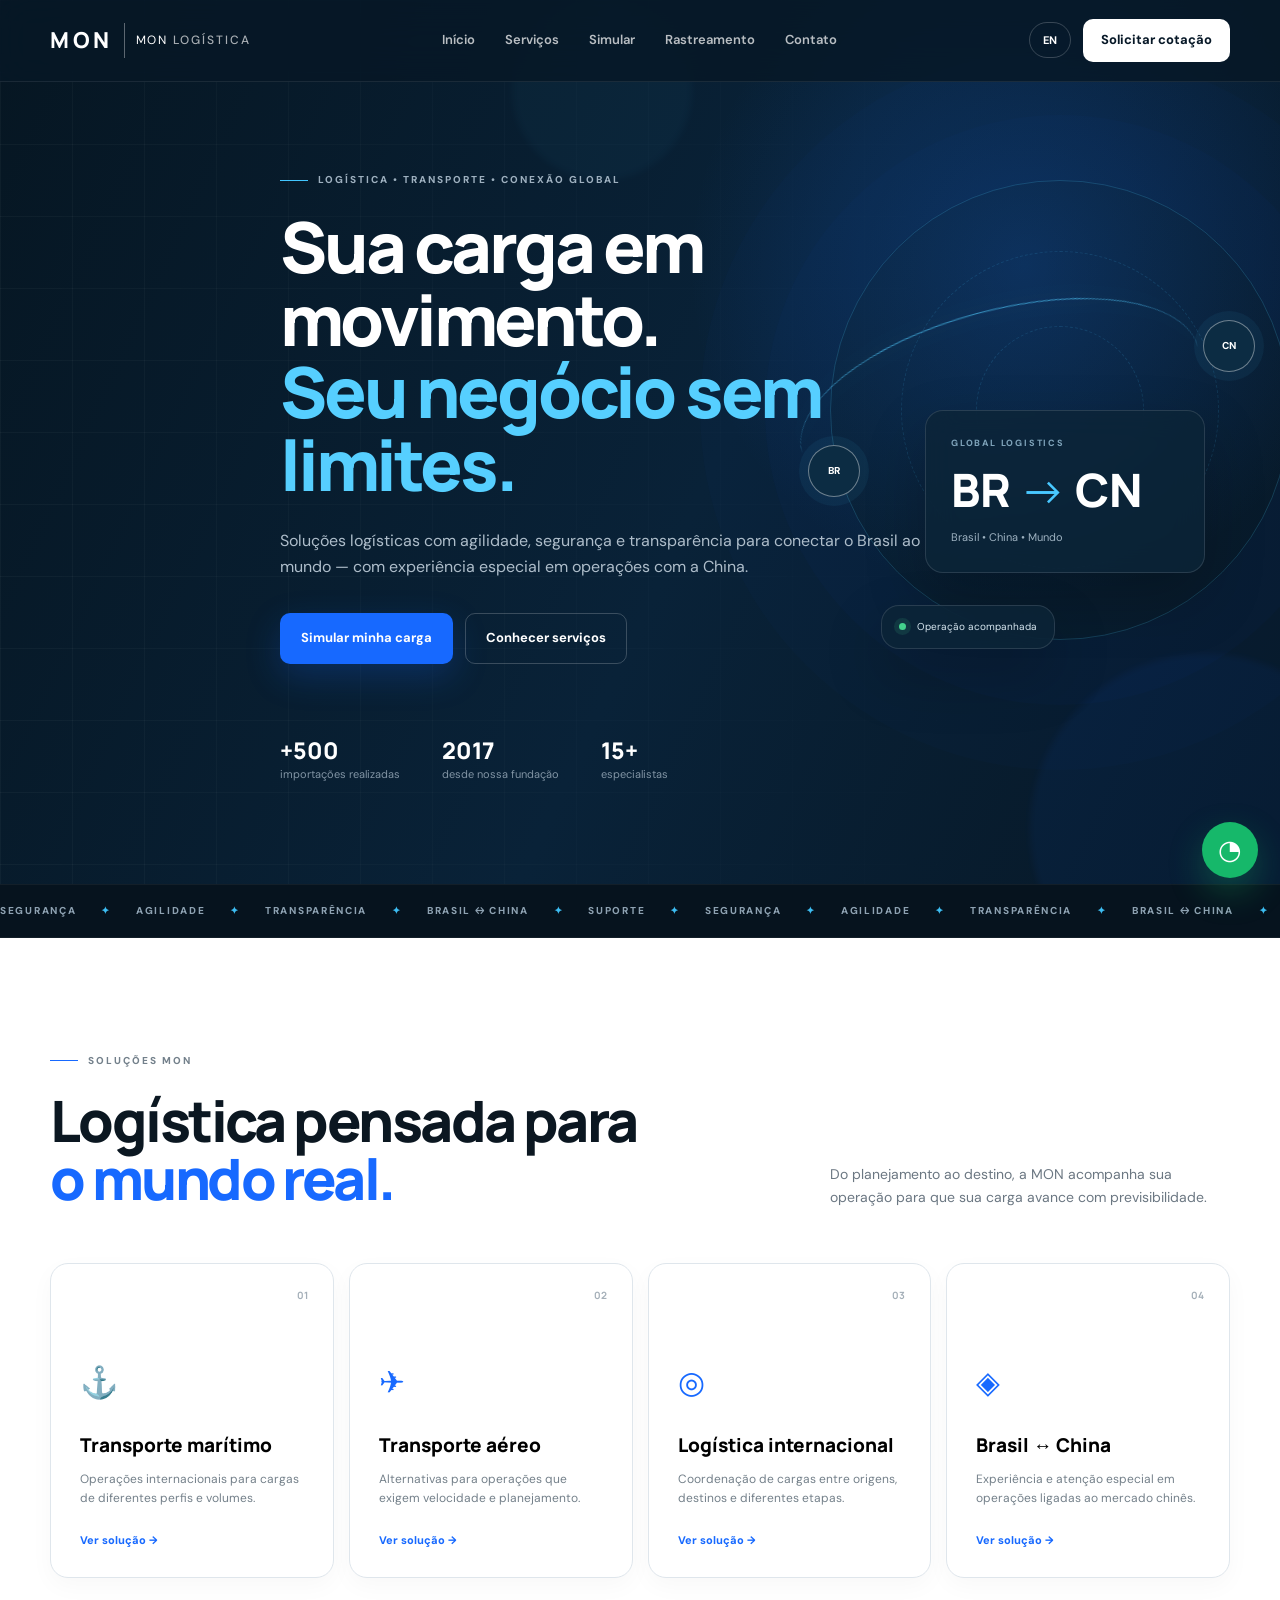
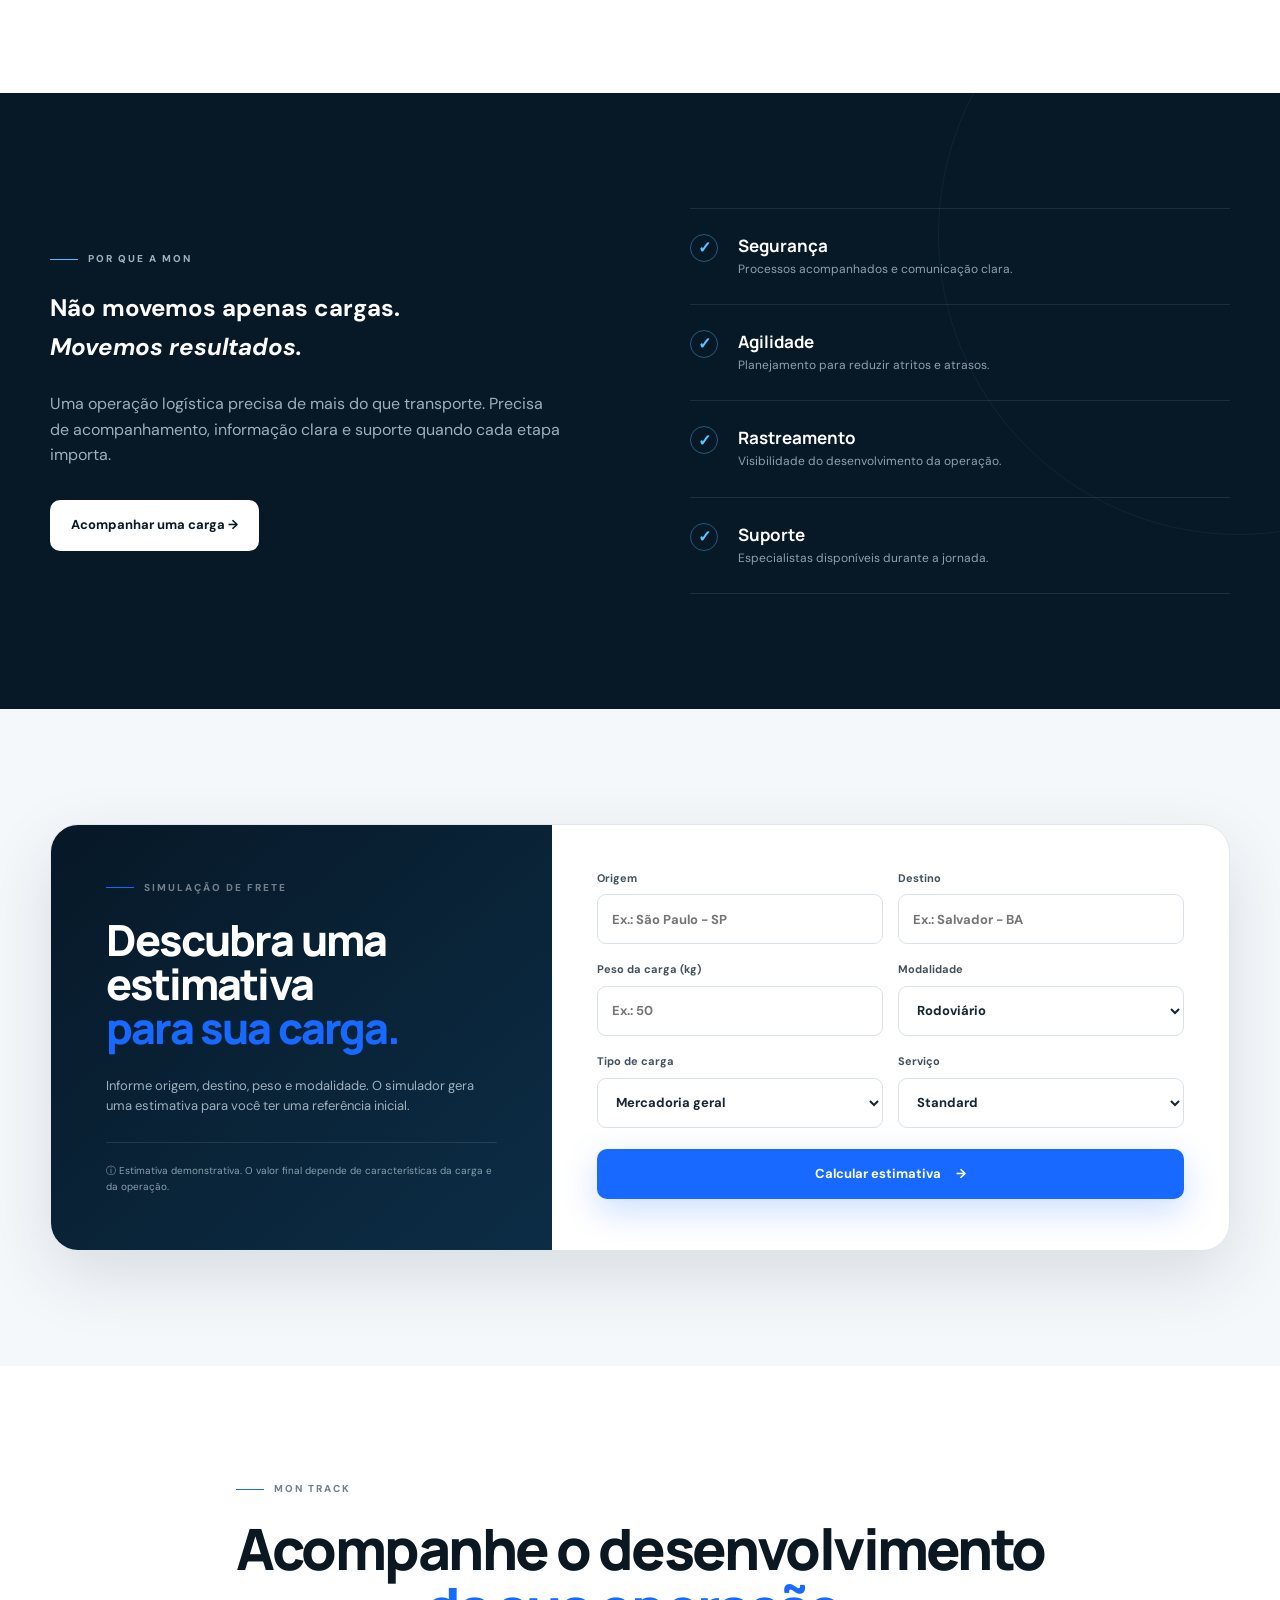
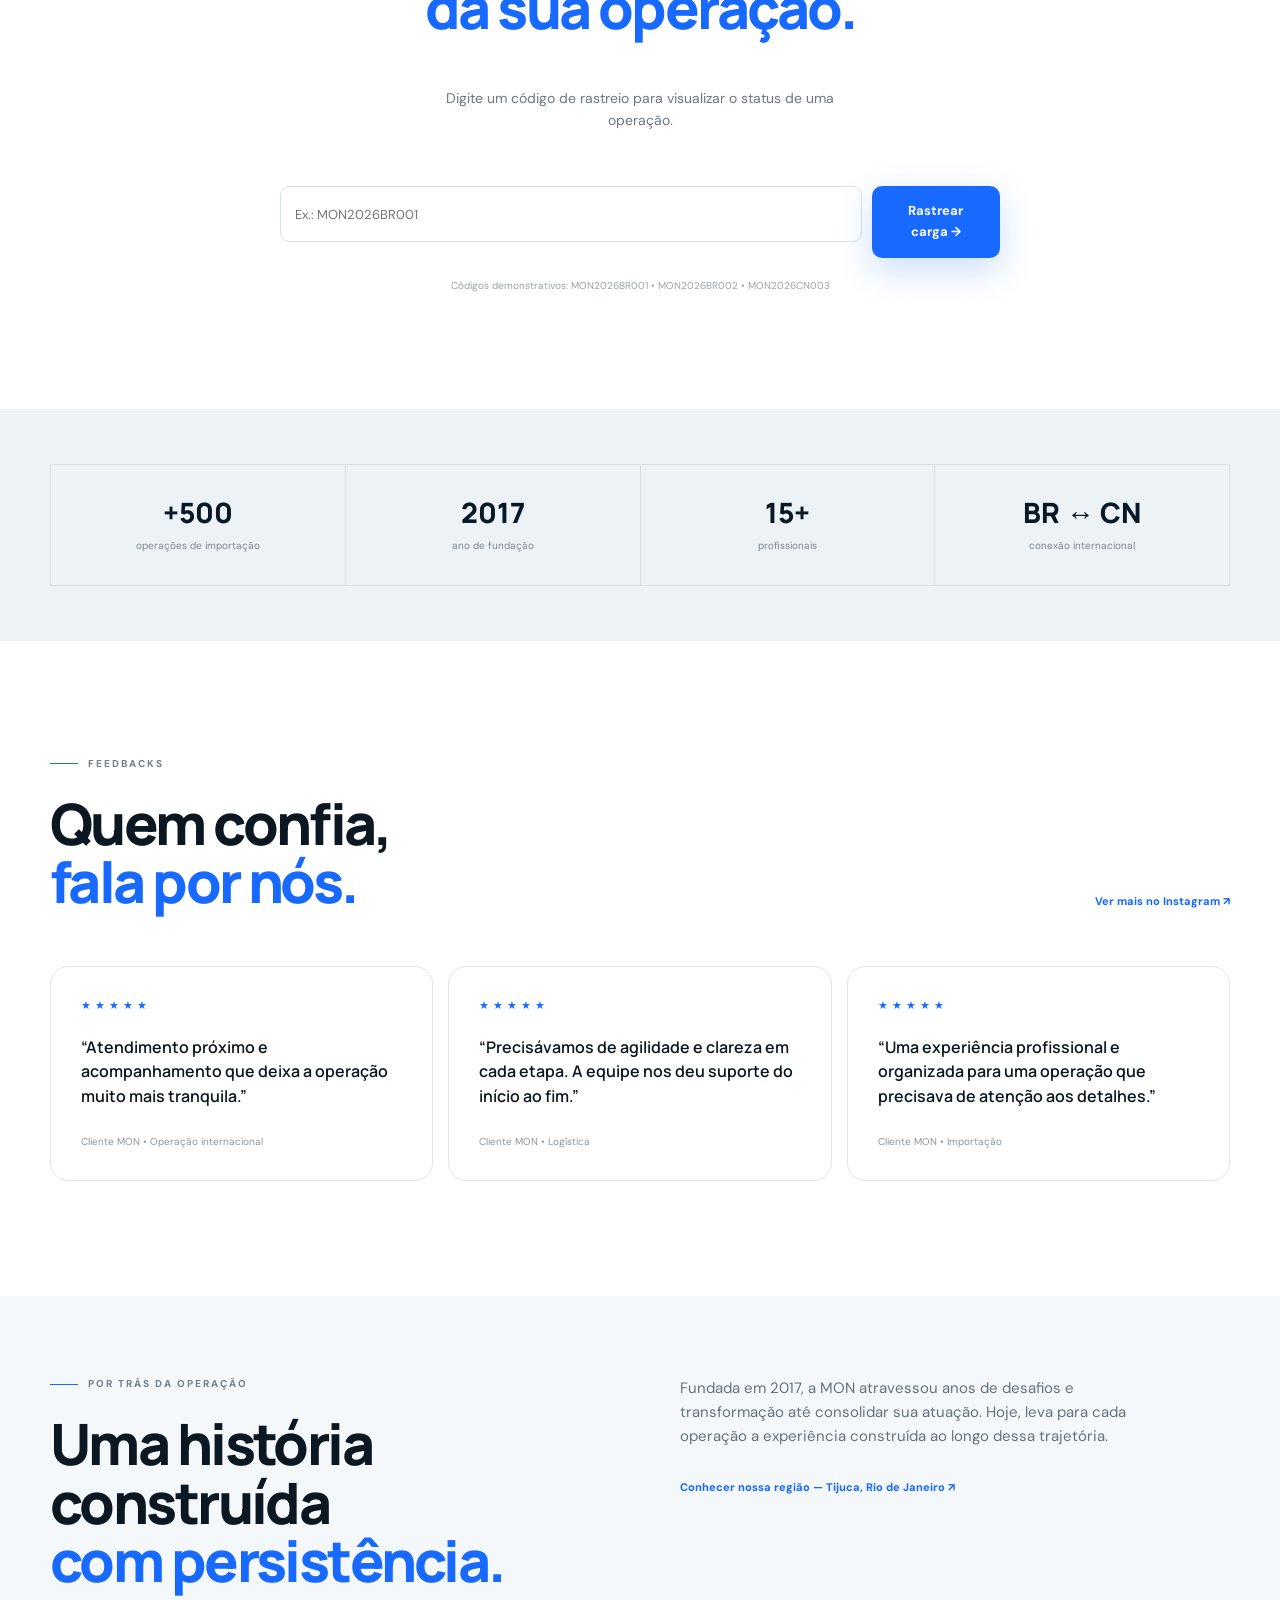
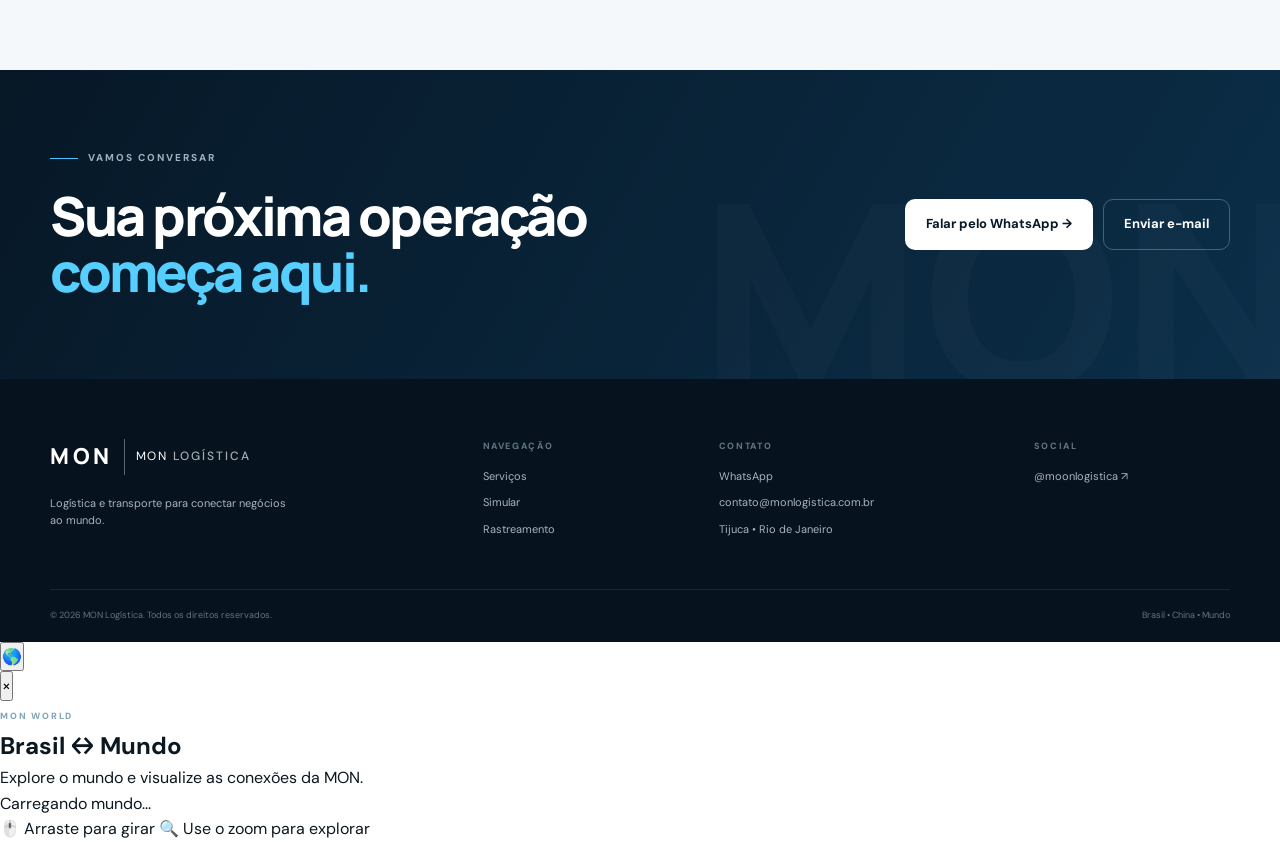
==== commit fbf2c0db: "Update index.html" ====
--- a/index.html
+++ b/index.html
@@ -258,6 +258,38 @@
     <div class="container footer-bottom"><span>© 2026 MON Logística. Todos os direitos reservados.</span><span>Brasil • China • Mundo</span></div>
   </footer>
 
+    <!-- Globo 3D / Mundo Interativo -->
+  <button class="floating-globe" id="floatingGlobe" aria-label="Abrir mundo interativo">
+    <span class="globe-icon">🌎</span>
+  </button>
+
+  <div class="globe-overlay" id="globeOverlay" aria-hidden="true">
+    <div class="globe-backdrop" id="globeBackdrop"></div>
+
+    <div class="globe-panel" role="dialog" aria-modal="true" aria-label="Mundo interativo">
+      <button class="globe-close" id="globeClose" aria-label="Fechar mundo">×</button>
+
+      <div class="globe-header">
+        <span class="mini-label">MON WORLD</span>
+        <h2>Brasil <span>↔</span> Mundo</h2>
+        <p>Explore o mundo e visualize as conexões da MON.</p>
+      </div>
+
+      <!-- Área onde o globo 3D será criado pelo JavaScript -->
+      <div class="globe-container" id="globeContainer">
+        <div class="globe-loading" id="globeLoading">
+          Carregando mundo...
+        </div>
+      </div>
+
+      <div class="globe-controls">
+        <span>🖱️ Arraste para girar</span>
+        <span>🔍 Use o zoom para explorar</span>
+      </div>
+    </div>
+  </div>
+
+  <!-- Elementos já existentes -->
   <button class="floating-whatsapp" id="floatingWhatsapp" aria-label="WhatsApp">◔</button>
   <button class="back-top" id="backTop" aria-label="Voltar ao topo">↑</button>
 
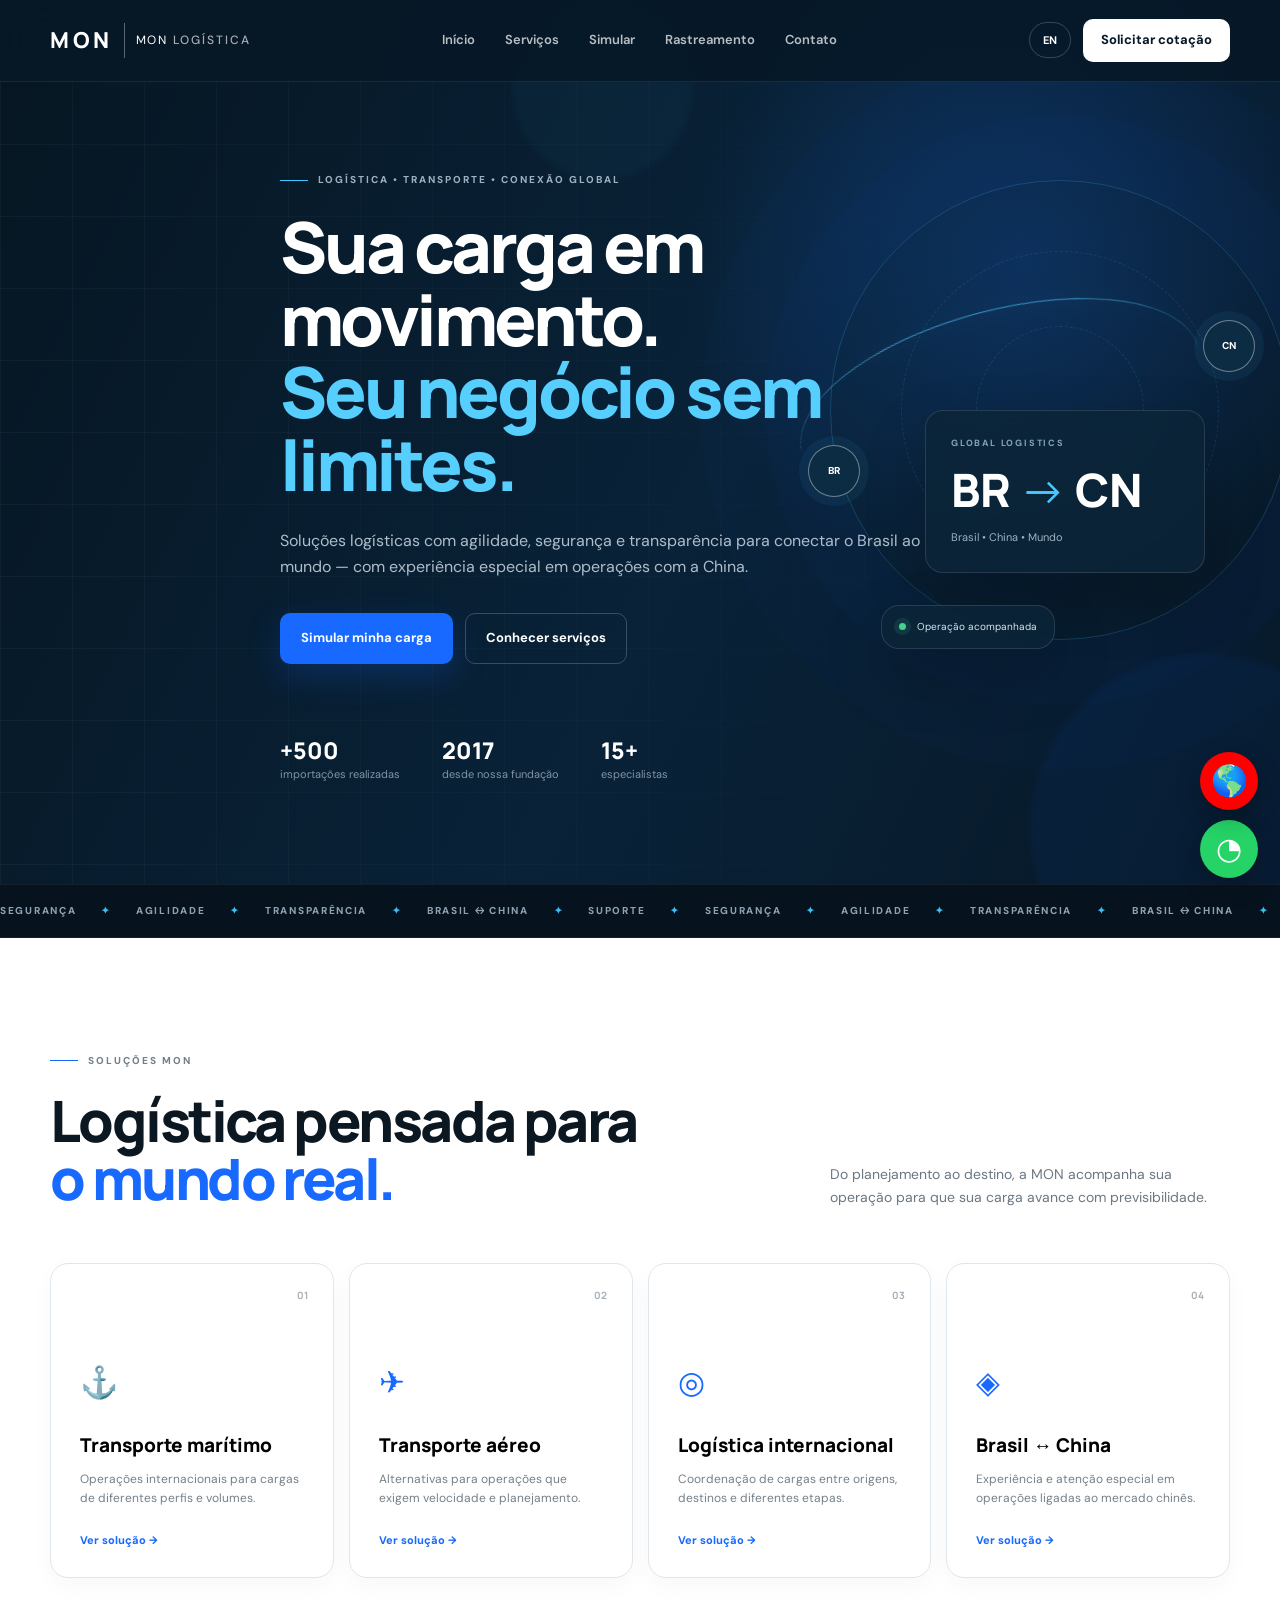
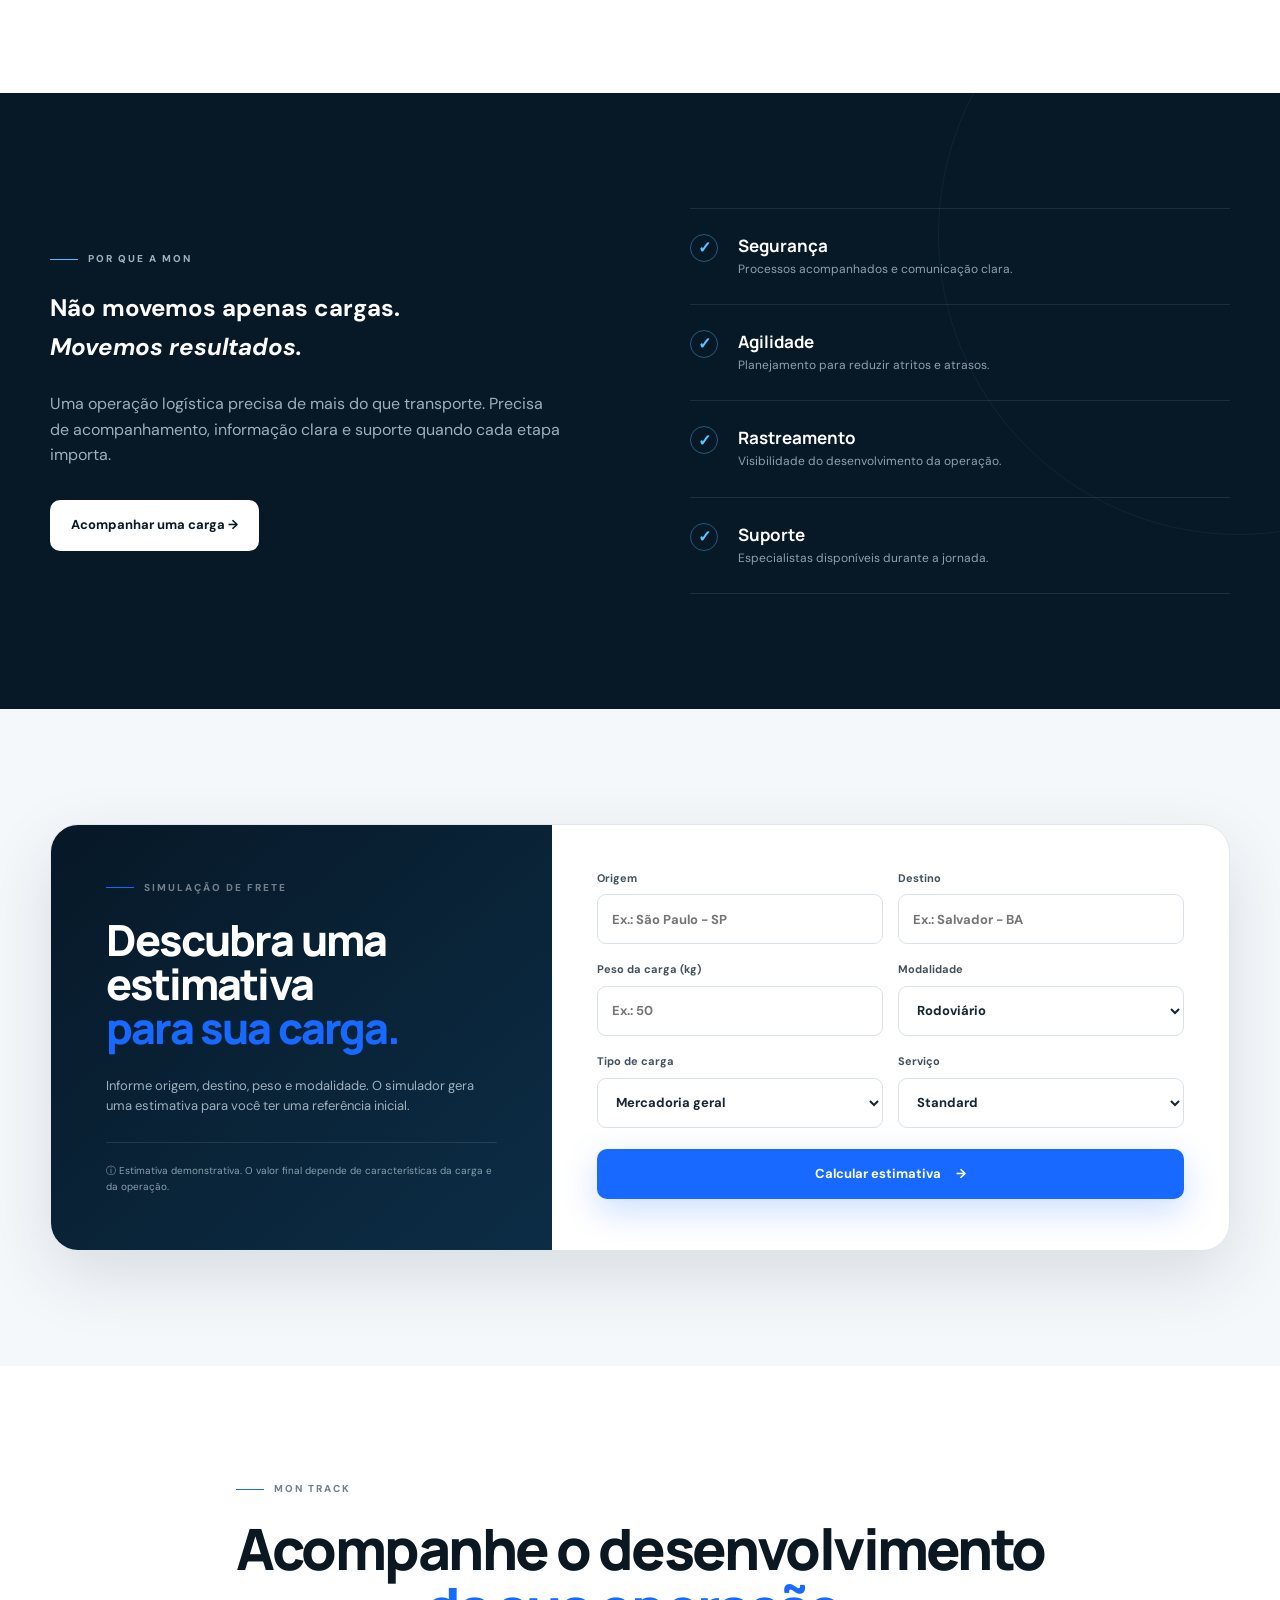
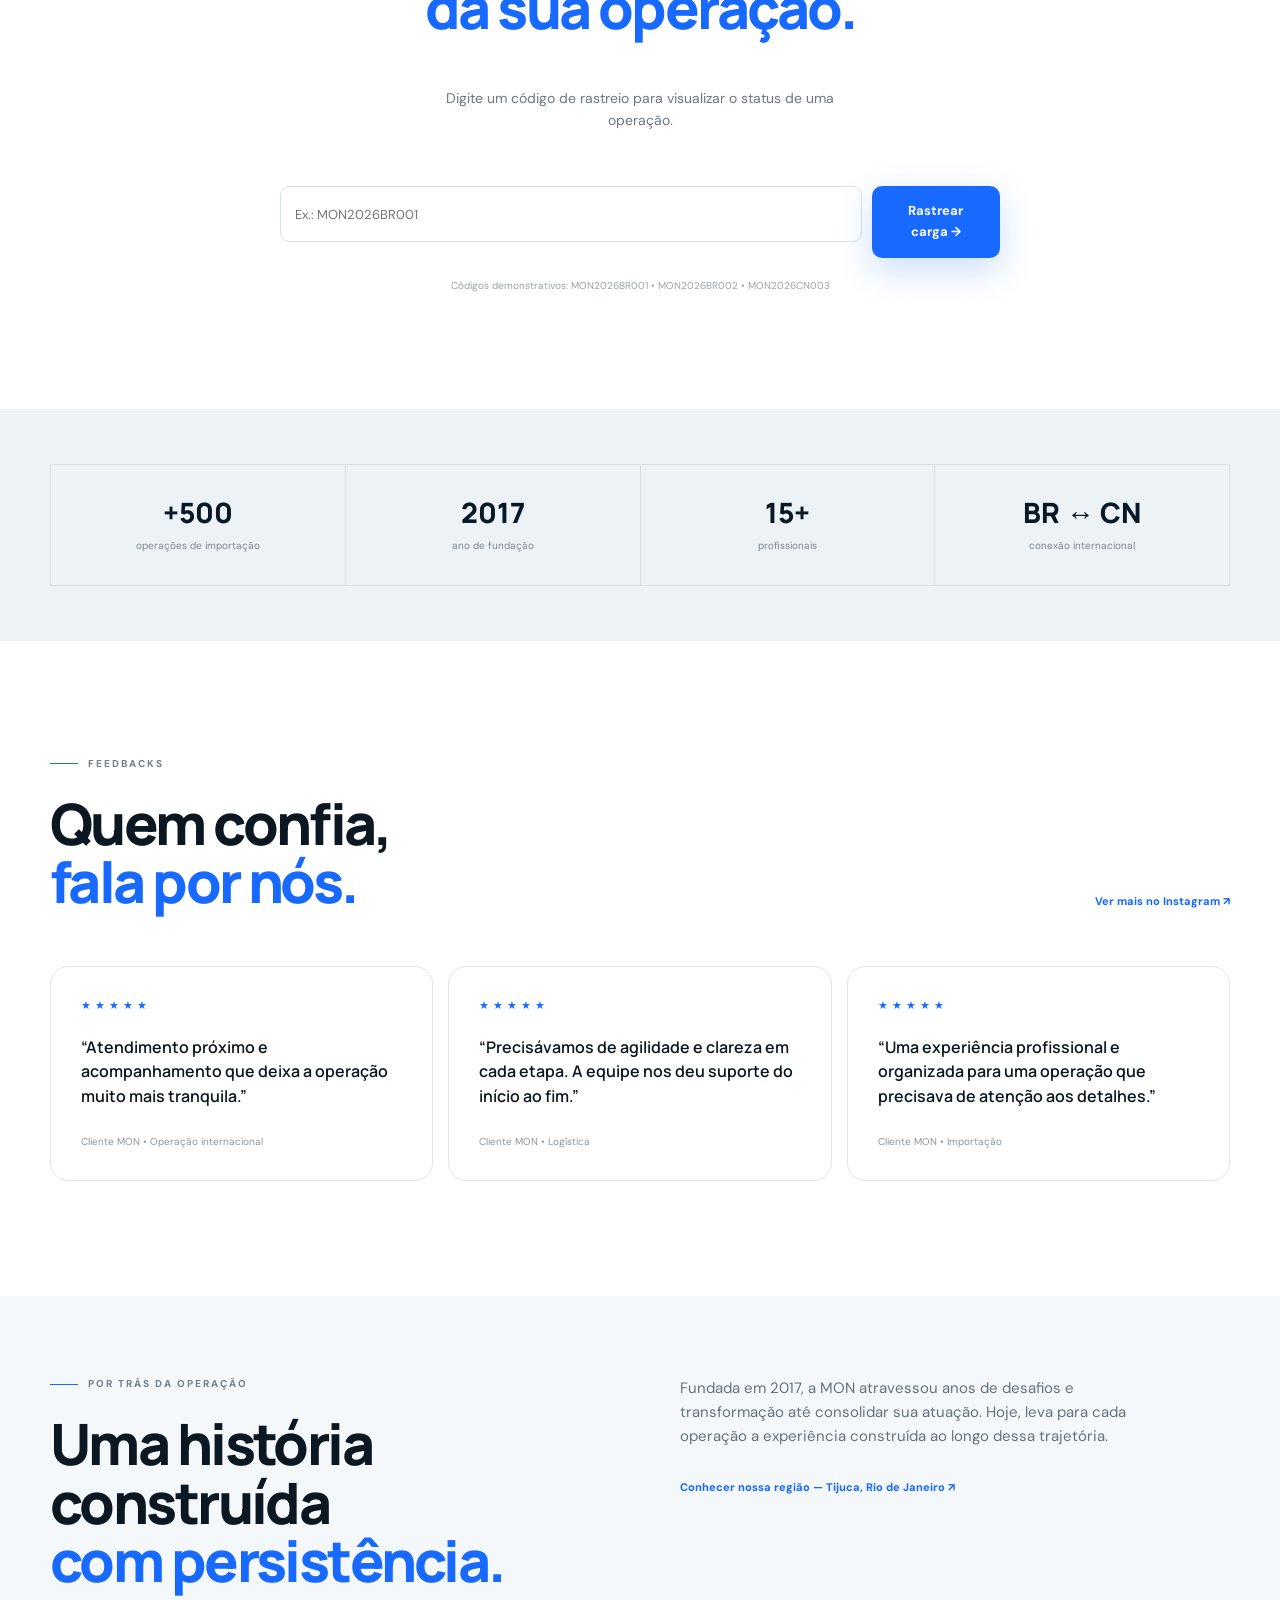
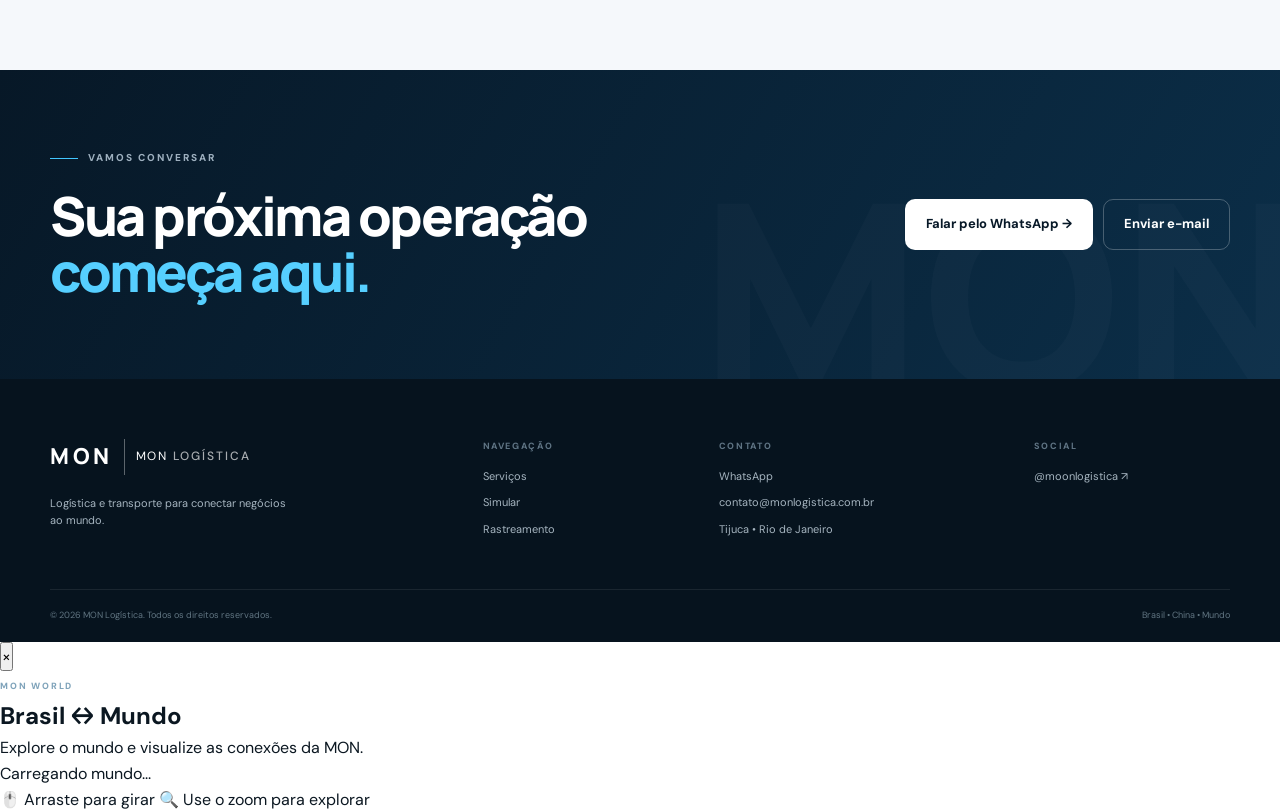
==== commit dad3e7c2: "Update index.html" ====
--- a/index.html
+++ b/index.html
@@ -259,7 +259,7 @@
   </footer>
 
     <!-- Globo 3D / Mundo Interativo -->
-  <button class="floating-globe" id="floatingGlobe" aria-label="Abrir mundo interativo">
+  <button class="floating-globe" id="floatingGlobe" aria-label="Abrir mundo interativo" style="position:fixed!important;right:22px!important;bottom:90px!important;width:58px!important;height:58px!important;background:red!important;color:white!important;border:0!important;border-radius:50%!important;z-index:99999!important;font-size:30px!important;display:flex!important;align-items:center!important;justify-content:center!important;">
     <span class="globe-icon">🌎</span>
   </button>
 
--- a/style.css
+++ b/style.css
@@ -44,7 +44,38 @@
 .contact-cta{background:linear-gradient(120deg,#071827,#0b2e48);color:#fff;padding:80px 0;position:relative;overflow:hidden}.contact-cta:before{content:"MON";position:absolute;font:800 260px Manrope;color:rgba(255,255,255,.018);right:-30px;bottom:-90px}.contact-inner{display:flex;justify-content:space-between;align-items:center;gap:50px;position:relative;z-index:1}.contact-cta h2{font-size:54px}.contact-actions{display:flex;gap:10px;flex-wrap:wrap}.btn-outline-light{border-color:rgba(255,255,255,.25);color:#fff}.btn-outline-light:hover{background:rgba(255,255,255,.07)}
 .footer{background:#06131e;color:#a6b5c0;padding:60px 0 20px}.footer-grid{display:grid;grid-template-columns:2fr 1fr 1.4fr 1fr;gap:40px}.footer-brand{margin-bottom:20px}.footer-grid p{font-size:11px;max-width:250px}.footer-grid>div:not(:first-child){display:flex;flex-direction:column;gap:9px}.footer-grid a{font-size:11px;transition:.2s}.footer-grid a:hover{color:#fff}.footer-label{font-size:9px;letter-spacing:.18em;color:#5f7484;font-weight:800;margin-bottom:5px}.footer-bottom{margin-top:50px;border-top:1px solid rgba(255,255,255,.08);padding-top:18px;display:flex;justify-content:space-between;font-size:9px;color:#617582}
 
-.floating-whatsapp{position:fixed;right:22px;bottom:22px;width:56px;height:56px;border:0;border-radius:50%;background:#16b86a;color:#fff;font-size:27px;z-index:45;box-shadow:0 14px 35px rgba(22,184,106,.3);transition:.25s}.floating-whatsapp:hover{transform:scale(1.06)}.back-top{position:fixed;right:22px;bottom:90px;width:38px;height:38px;border:1px solid #d9e1e6;background:#fff;color:#173048;border-radius:50%;z-index:40;opacity:0;pointer-events:none;transition:.25s}.back-top.show{opacity:1;pointer-events:auto}
+.floating-whatsapp{
+  position:fixed;
+  right:22px;
+  bottom:22px;
+  width:58px;
+  height:58px;
+  display:flex;
+  align-items:center;
+  justify-content:center;
+  border:0;
+  border-radius:50%;
+  background:#25D366;
+  color:#fff;
+  font-size:30px;
+  z-index:9999;
+  box-shadow:0 8px 25px rgba(0,0,0,.25);
+  transition:transform .25s ease, box-shadow .25s ease;
+}
+
+.floating-whatsapp:hover{
+  transform:scale(1.08);
+  box-shadow:0 12px 30px rgba(0,0,0,.3);
+}
+
+@media(max-width:720px){
+  .floating-whatsapp{
+    right:16px;
+    bottom:16px;
+    width:56px;
+    height:56px;
+  }
+}.back-top{position:fixed;right:22px;bottom:90px;width:38px;height:38px;border:1px solid #d9e1e6;background:#fff;color:#173048;border-radius:50%;z-index:40;opacity:0;pointer-events:none;transition:.25s}.back-top.show{opacity:1;pointer-events:auto}
 .modal{position:fixed;inset:0;z-index:100;display:none}.modal.open{display:grid;place-items:center}.modal-backdrop{position:absolute;inset:0;background:rgba(2,12,20,.72);backdrop-filter:blur(8px)}.modal-card{position:relative;z-index:2;width:min(580px,calc(100% - 30px));background:#fff;border-radius:24px;padding:42px;box-shadow:0 30px 90px rgba(0,0,0,.3);animation:modalIn .3s}.modal-card h2{font:800 36px Manrope;letter-spacing:-.03em;margin:8px 0 15px}.modal-card p{color:#687680;font-size:13px}.modal-close{position:absolute;right:20px;top:17px;border:0;background:#edf2f5;width:34px;height:34px;border-radius:50%;font-size:20px}.modal-points{display:grid;grid-template-columns:1fr 1fr;gap:10px;margin:24px 0}.modal-points div{padding:13px;background:#f5f8fa;border-radius:10px;font-size:11px;font-weight:700}
 .toast{position:fixed;left:50%;bottom:25px;transform:translate(-50%,20px);background:#071827;color:#fff;padding:13px 18px;border-radius:10px;font-size:11px;opacity:0;pointer-events:none;transition:.3s;z-index:200}.toast.show{opacity:1;transform:translate(-50%,0)}
 .reveal{opacity:0;transform:translateY(24px);transition:opacity .7s ease,transform .7s ease}.reveal.visible{opacity:1;transform:none}@keyframes fadeUp{from{opacity:0;transform:translateY(12px)}to{opacity:1;transform:none}}@keyframes modalIn{from{opacity:0;transform:scale(.95) translateY(10px)}to{opacity:1;transform:none}}
@@ -55,3 +86,69 @@
 @media(max-width:720px){
  .container{width:min(100% - 28px,1180px)}.header{height:68px;padding:0 14px}.brand-name{display:none}.brand-mark{border:0;padding:0;font-size:19px}.menu-btn{display:block}.nav{position:absolute;top:68px;left:12px;right:12px;display:flex;flex-direction:column;gap:0;background:#081b2b;border:1px solid rgba(255,255,255,.1);border-radius:16px;padding:8px;transform:translateY(-15px);opacity:0;pointer-events:none;transition:.25s}.nav.open{transform:none;opacity:1;pointer-events:auto}.nav a{padding:14px 15px;border-radius:10px}.nav a:hover{background:rgba(255,255,255,.06)}.header-actions{margin-left:auto}.lang-btn{width:38px;height:34px}.hero{min-height:760px}.hero-content{padding:80px 0 65px}.hero h1{font-size:44px}.hero p{font-size:14px}.hero-trust{gap:22px;margin-top:50px}.hero-trust strong{font-size:19px}.hero-trust span{font-size:9px}.hero-visual{display:none}.section{padding:78px 0}.section-head{display:block;margin-bottom:35px}.section-head>p{margin-top:20px}.section h2{font-size:38px}.service-grid{grid-template-columns:1fr}.service-card{min-height:270px}.feature-grid,.story-grid{grid-template-columns:1fr;gap:45px}.feature-band{padding:80px 0}.simulator-intro,.quote-form{padding:30px 22px}.simulator-intro h2{font-size:37px}.field-row{grid-template-columns:1fr}.tracking-search{flex-direction:column}.tracking-result{padding:20px}.timeline{grid-template-columns:1fr;gap:20px}.timeline:before{left:13px;top:25px;bottom:25px;width:1px;height:auto}.timeline-step{text-align:left;display:grid;grid-template-columns:28px 1fr;column-gap:15px}.timeline-dot{margin:0;grid-row:span 2}.numbers-grid{grid-template-columns:1fr 1fr}.numbers-grid div{padding:22px 10px}.testimonial-grid{grid-template-columns:1fr}.contact-inner{display:block}.contact-cta h2{font-size:43px}.contact-actions{margin-top:30px}.footer-grid{grid-template-columns:1fr 1fr;gap:35px}.footer-grid>div:first-child{grid-column:1/-1}.footer-bottom{gap:15px;flex-direction:column}.modal-card{padding:32px 23px}.modal-card h2{font-size:29px}.modal-points{grid-template-columns:1fr}.floating-whatsapp{right:16px;bottom:16px}
 }
+/* BOTÃO DO MUNDO 3D */
+
+.floating-globe {
+  position: fixed;
+  right: 22px;
+  bottom: 90px;
+
+  width: 58px;
+  height: 58px;
+
+  display: flex;
+  align-items: center;
+  justify-content: center;
+
+  border: 1px solid rgba(255,255,255,.15);
+  border-radius: 50%;
+
+  background: #071827;
+  color: #fff;
+
+  font-size: 29px;
+
+  z-index: 9998;
+
+  box-shadow: 0 8px 25px rgba(0,0,0,.28);
+
+  cursor: pointer;
+
+  transition: transform .25s ease, box-shadow .25s ease;
+}
+
+.floating-globe:hover {
+  transform: scale(1.08);
+  box-shadow: 0 12px 30px rgba(23,105,255,.35);
+}
+
+.globe-icon {
+  display: block;
+  line-height: 1;
+}
+
+@media(max-width:720px) {
+  .floating-globe {
+    right: 16px;
+    bottom: 82px;
+    width: 56px;
+    height: 56px;
+  }
+}
+.floating-globe {
+  position: fixed !important;
+  right: 22px !important;
+  bottom: 90px !important;
+  width: 58px !important;
+  height: 58px !important;
+  display: flex !important;
+  align-items: center !important;
+  justify-content: center !important;
+  border: none !important;
+  border-radius: 50% !important;
+  background: red !important;
+  color: white !important;
+  font-size: 30px !important;
+  z-index: 99999 !important;
+  cursor: pointer !important;
+}
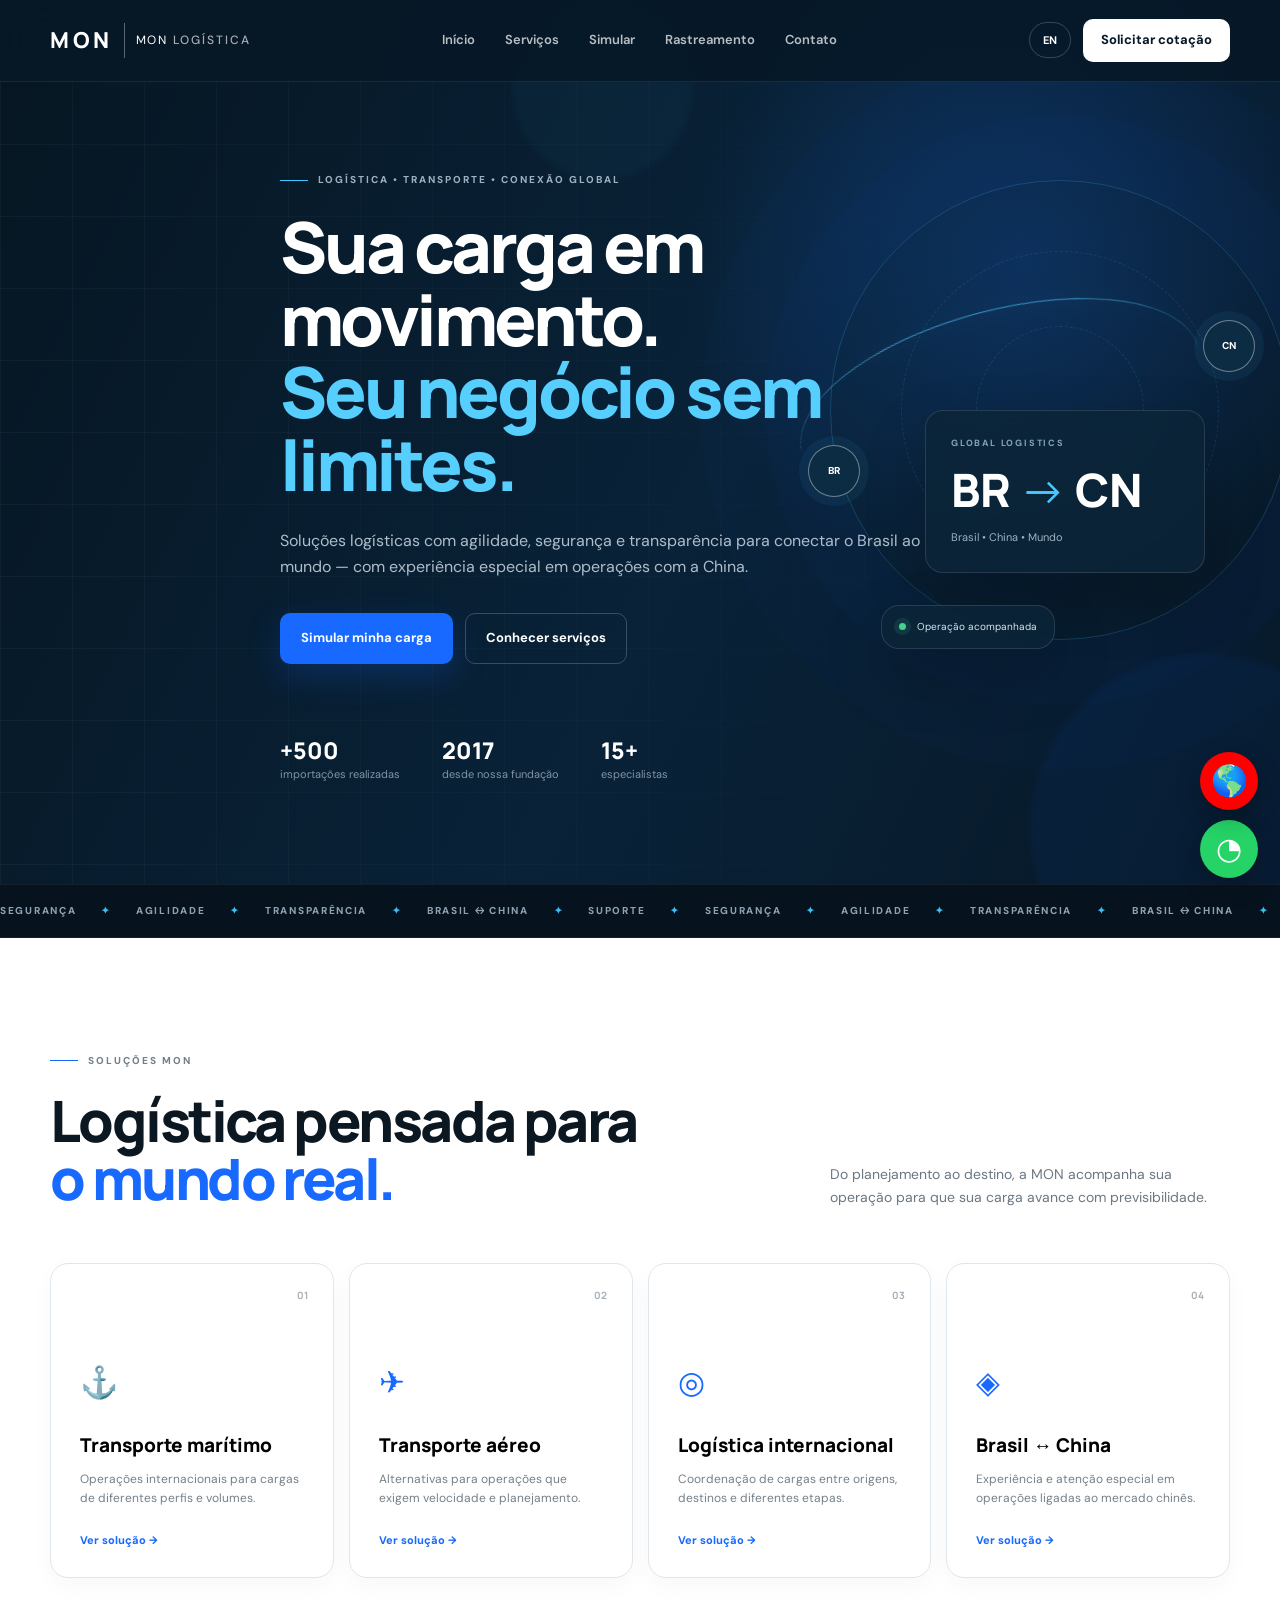
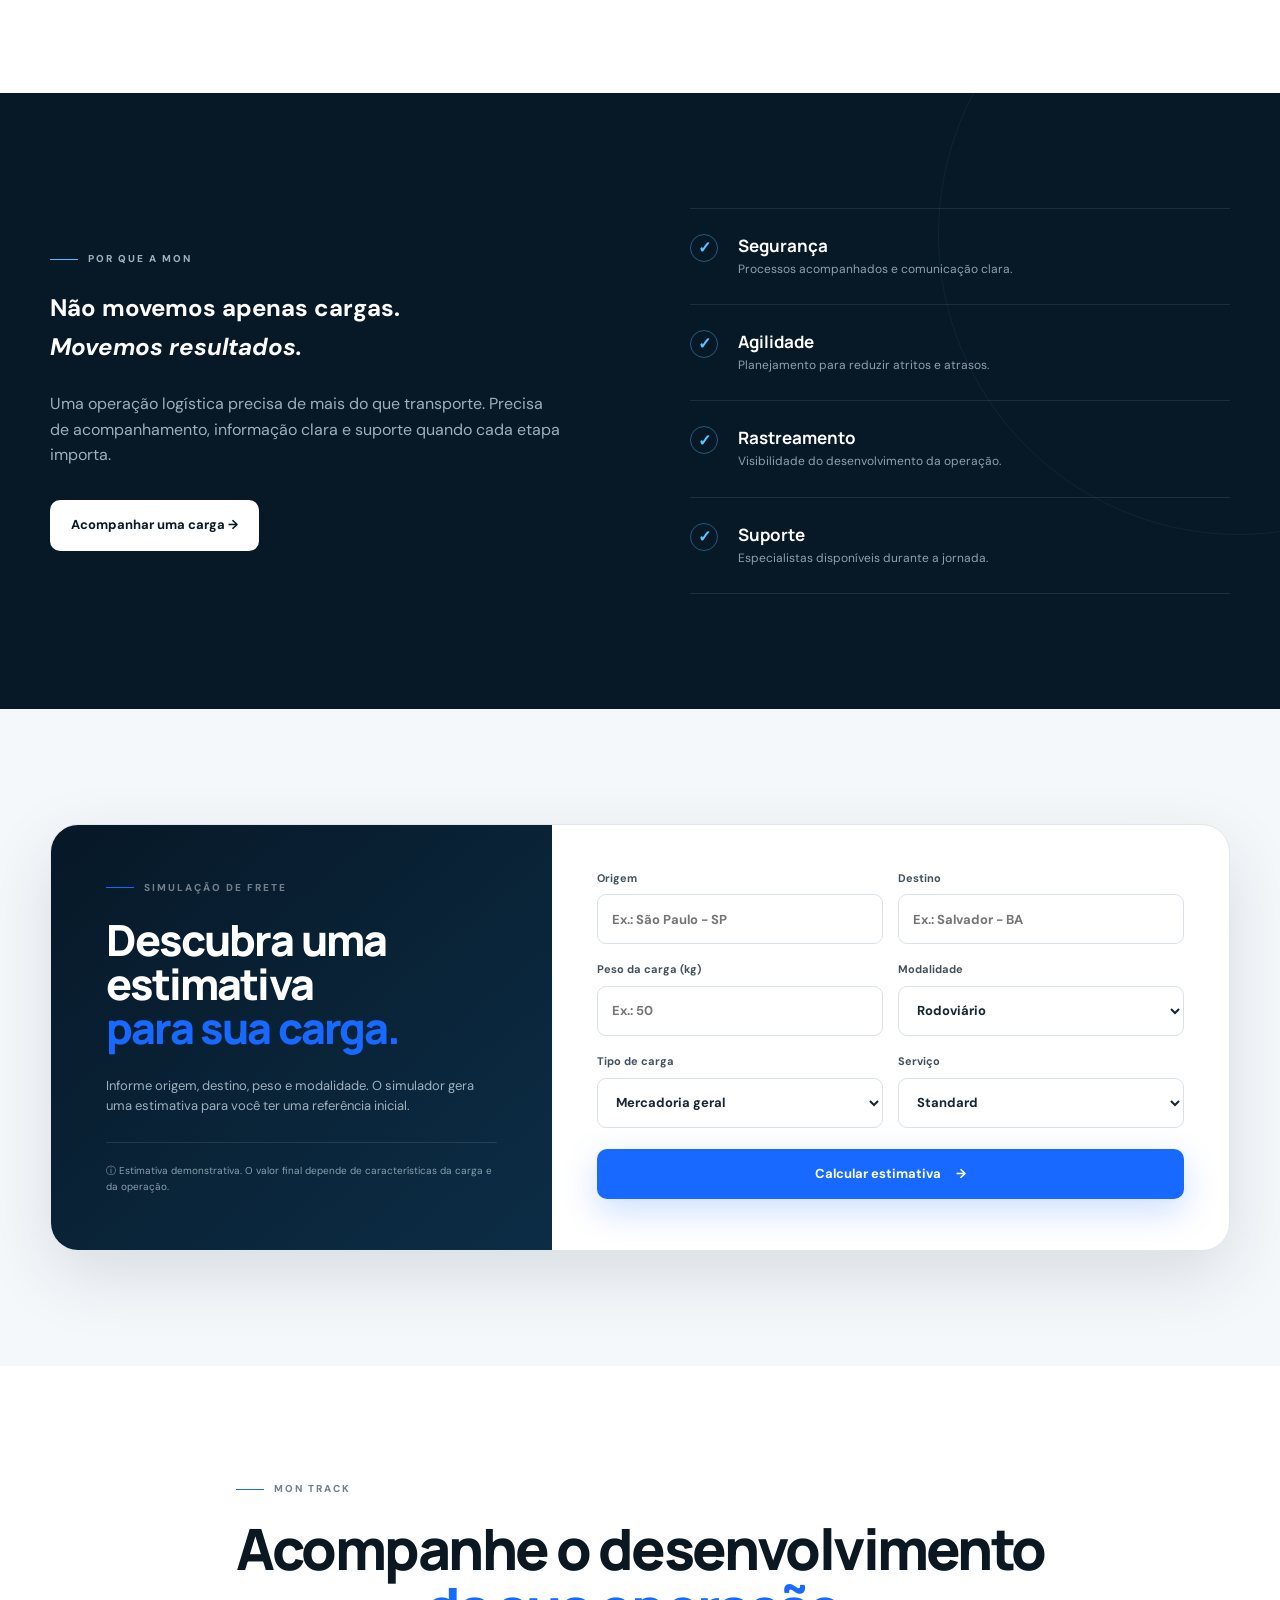
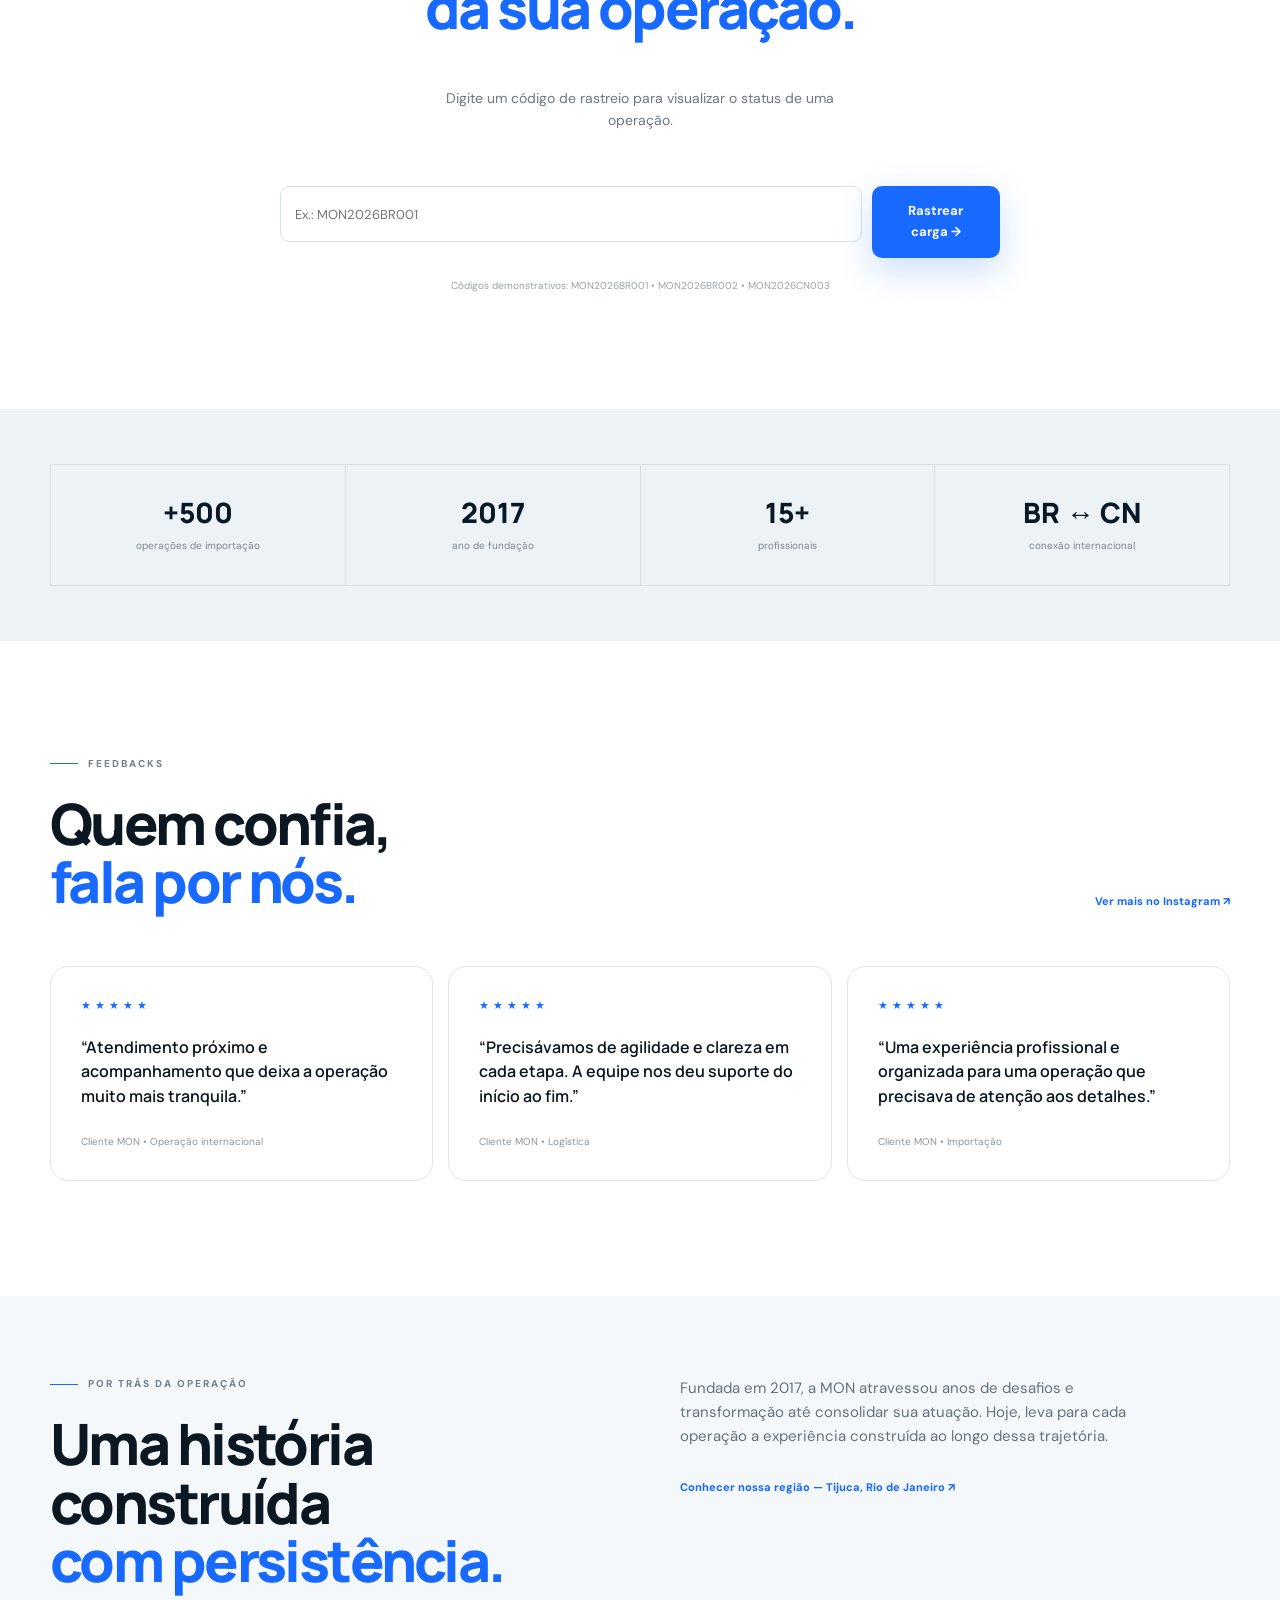
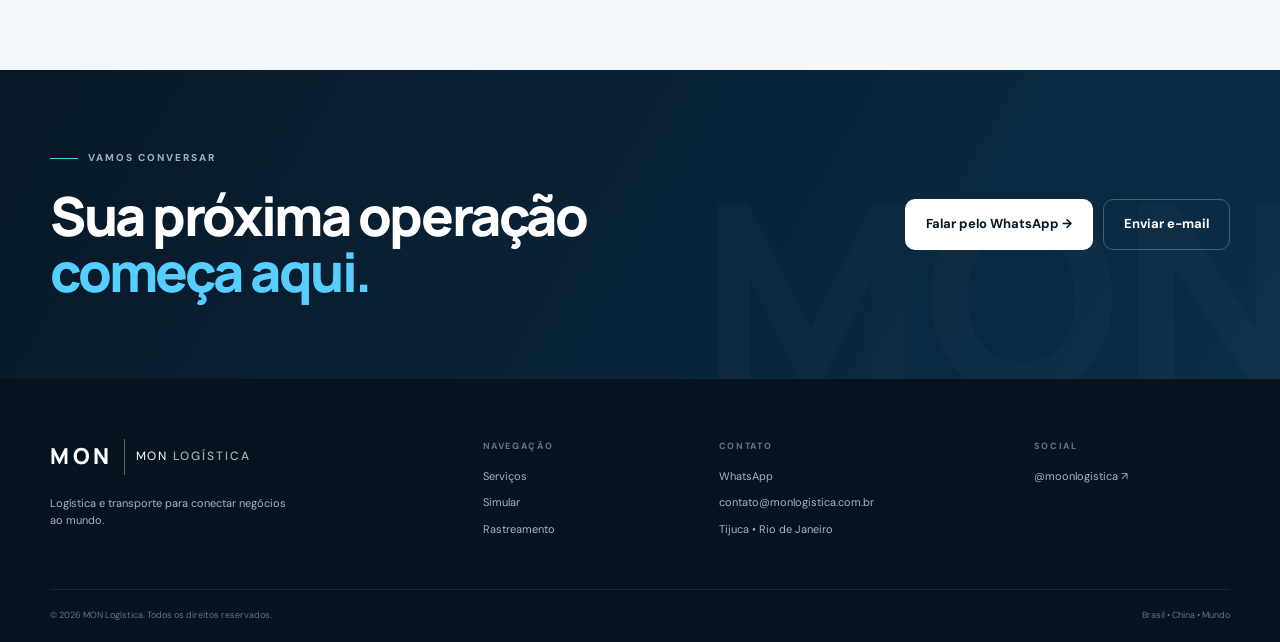
==== commit 8369f9f5: "Update index.html" ====
--- a/index.html
+++ b/index.html
@@ -259,35 +259,9 @@
   </footer>
 
     <!-- Globo 3D / Mundo Interativo -->
-  <button class="floating-globe" id="floatingGlobe" aria-label="Abrir mundo interativo" style="position:fixed!important;right:22px!important;bottom:90px!important;width:58px!important;height:58px!important;background:red!important;color:white!important;border:0!important;border-radius:50%!important;z-index:99999!important;font-size:30px!important;display:flex!important;align-items:center!important;justify-content:center!important;">
-    <span class="globe-icon">🌎</span>
-  </button>
-
-  <div class="globe-overlay" id="globeOverlay" aria-hidden="true">
-    <div class="globe-backdrop" id="globeBackdrop"></div>
-
-    <div class="globe-panel" role="dialog" aria-modal="true" aria-label="Mundo interativo">
-      <button class="globe-close" id="globeClose" aria-label="Fechar mundo">×</button>
-
-      <div class="globe-header">
-        <span class="mini-label">MON WORLD</span>
-        <h2>Brasil <span>↔</span> Mundo</h2>
-        <p>Explore o mundo e visualize as conexões da MON.</p>
-      </div>
-
-      <!-- Área onde o globo 3D será criado pelo JavaScript -->
-      <div class="globe-container" id="globeContainer">
-        <div class="globe-loading" id="globeLoading">
-          Carregando mundo...
-        </div>
-      </div>
-
-      <div class="globe-controls">
-        <span>🖱️ Arraste para girar</span>
-        <span>🔍 Use o zoom para explorar</span>
-      </div>
-    </div>
-  </div>
+  <a href="world.html" class="floating-globe" aria-label="Abrir mundo interativo" style="position:fixed!important;right:22px!important;bottom:90px!important;width:58px!important;height:58px!important;background:red!important;color:white!important;border:0!important;border-radius:50%!important;z-index:99999!important;font-size:30px!important;display:flex!important;align-items:center!important;justify-content:center!important;">
+  <span class="globe-icon">🌎</span>
+  </a>
 
   <!-- Elementos já existentes -->
   <button class="floating-whatsapp" id="floatingWhatsapp" aria-label="WhatsApp">◔</button>
